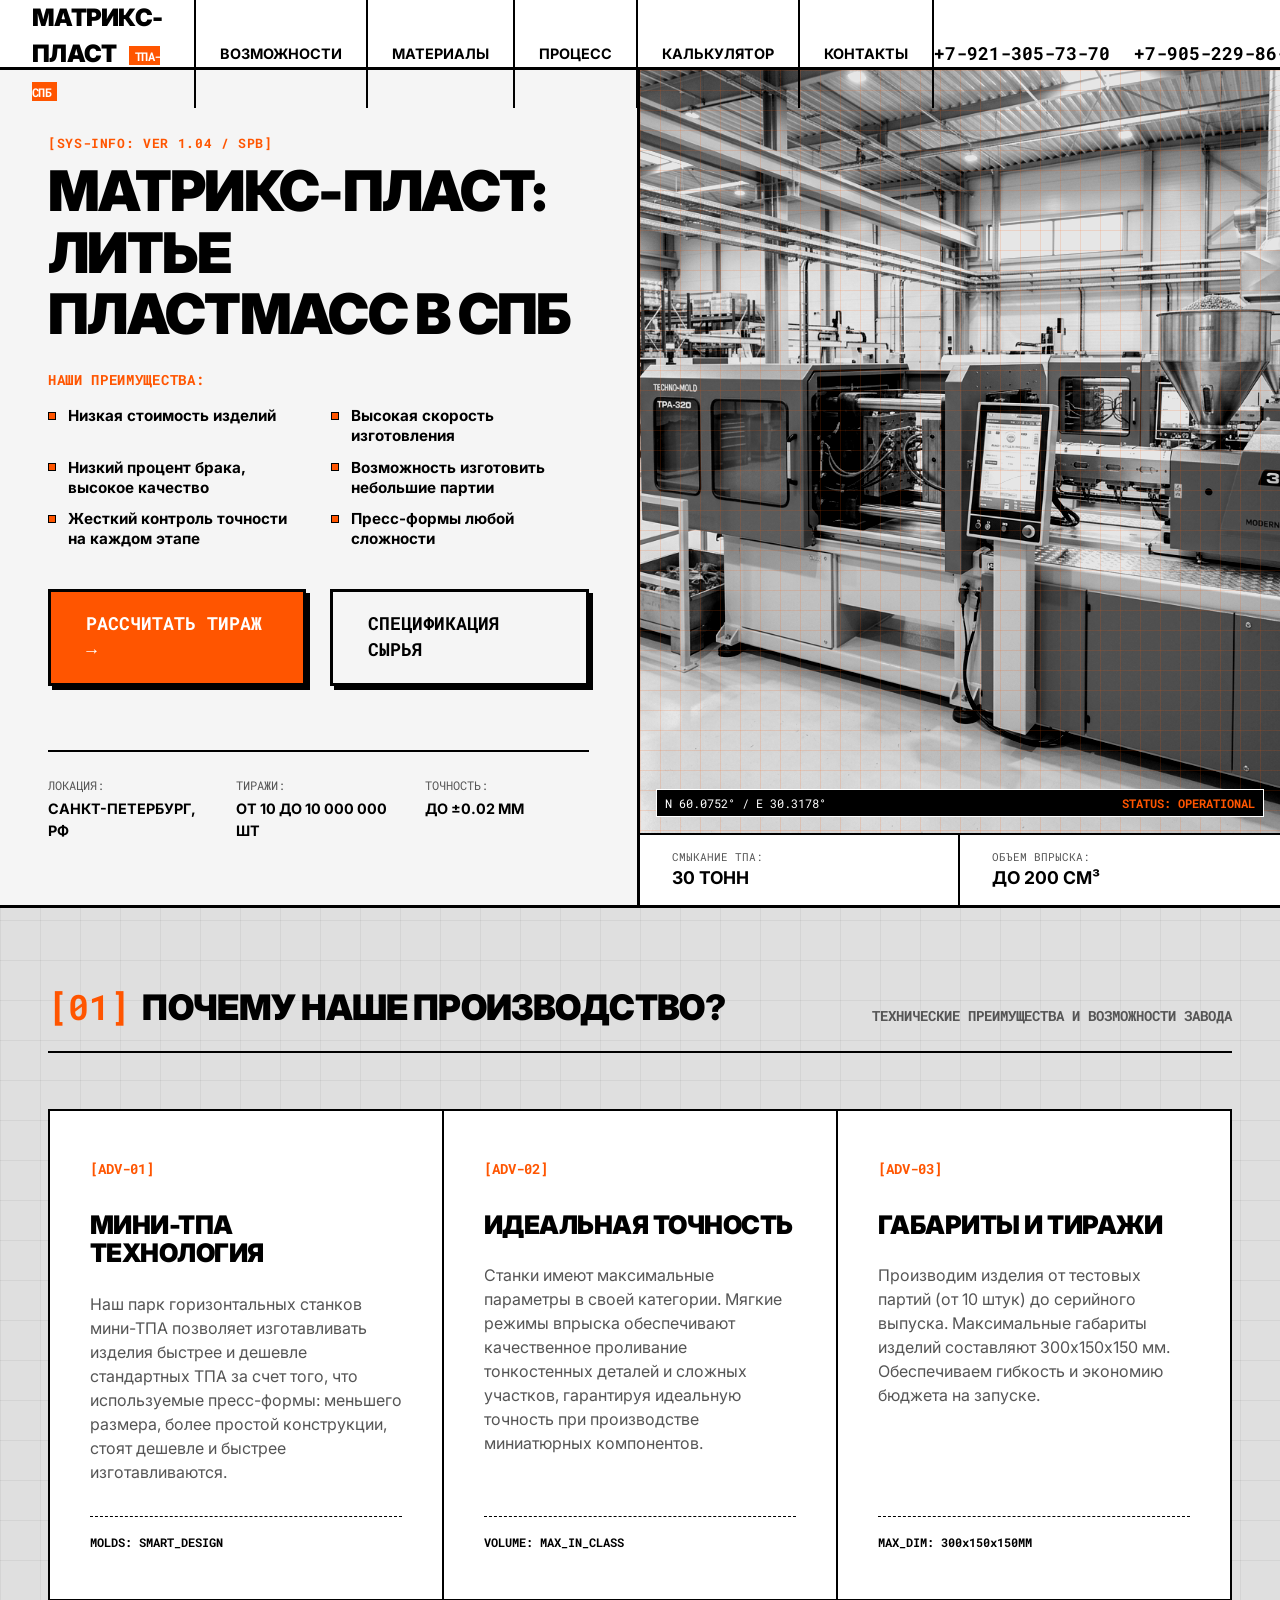
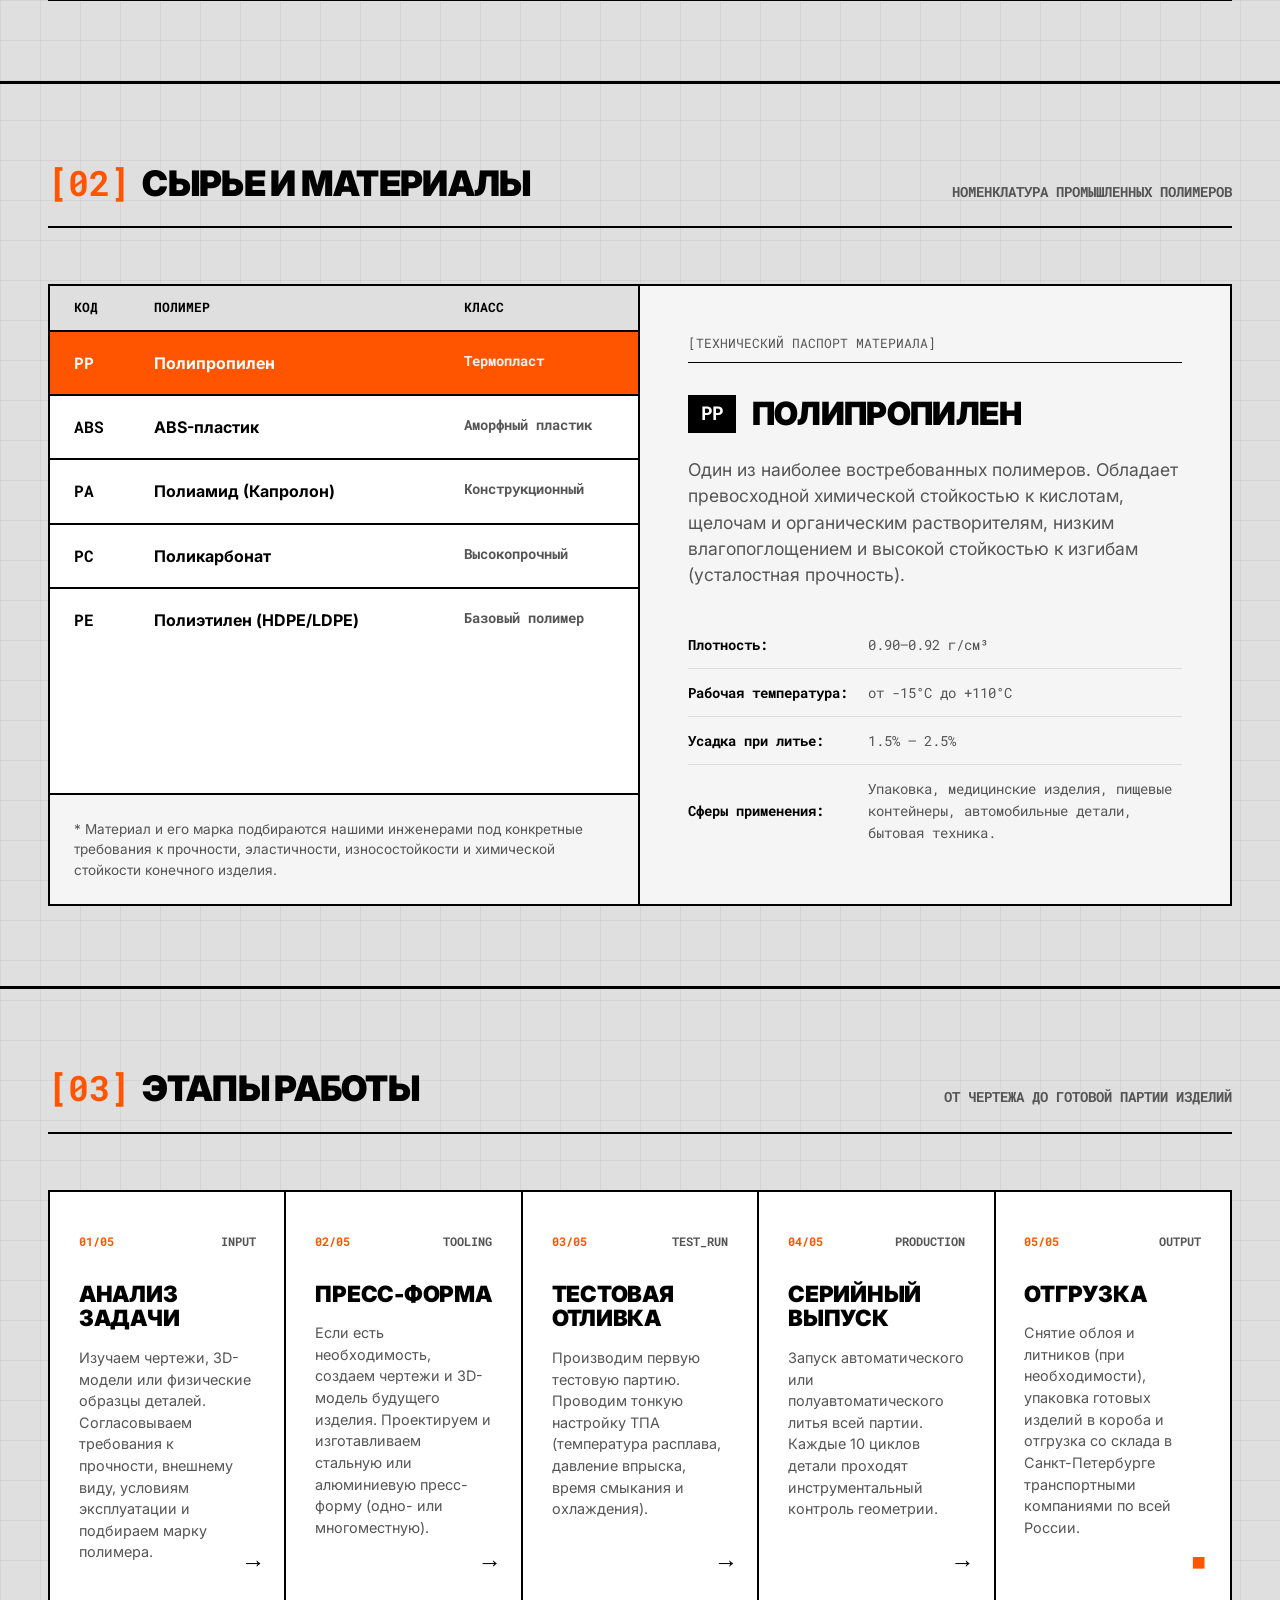
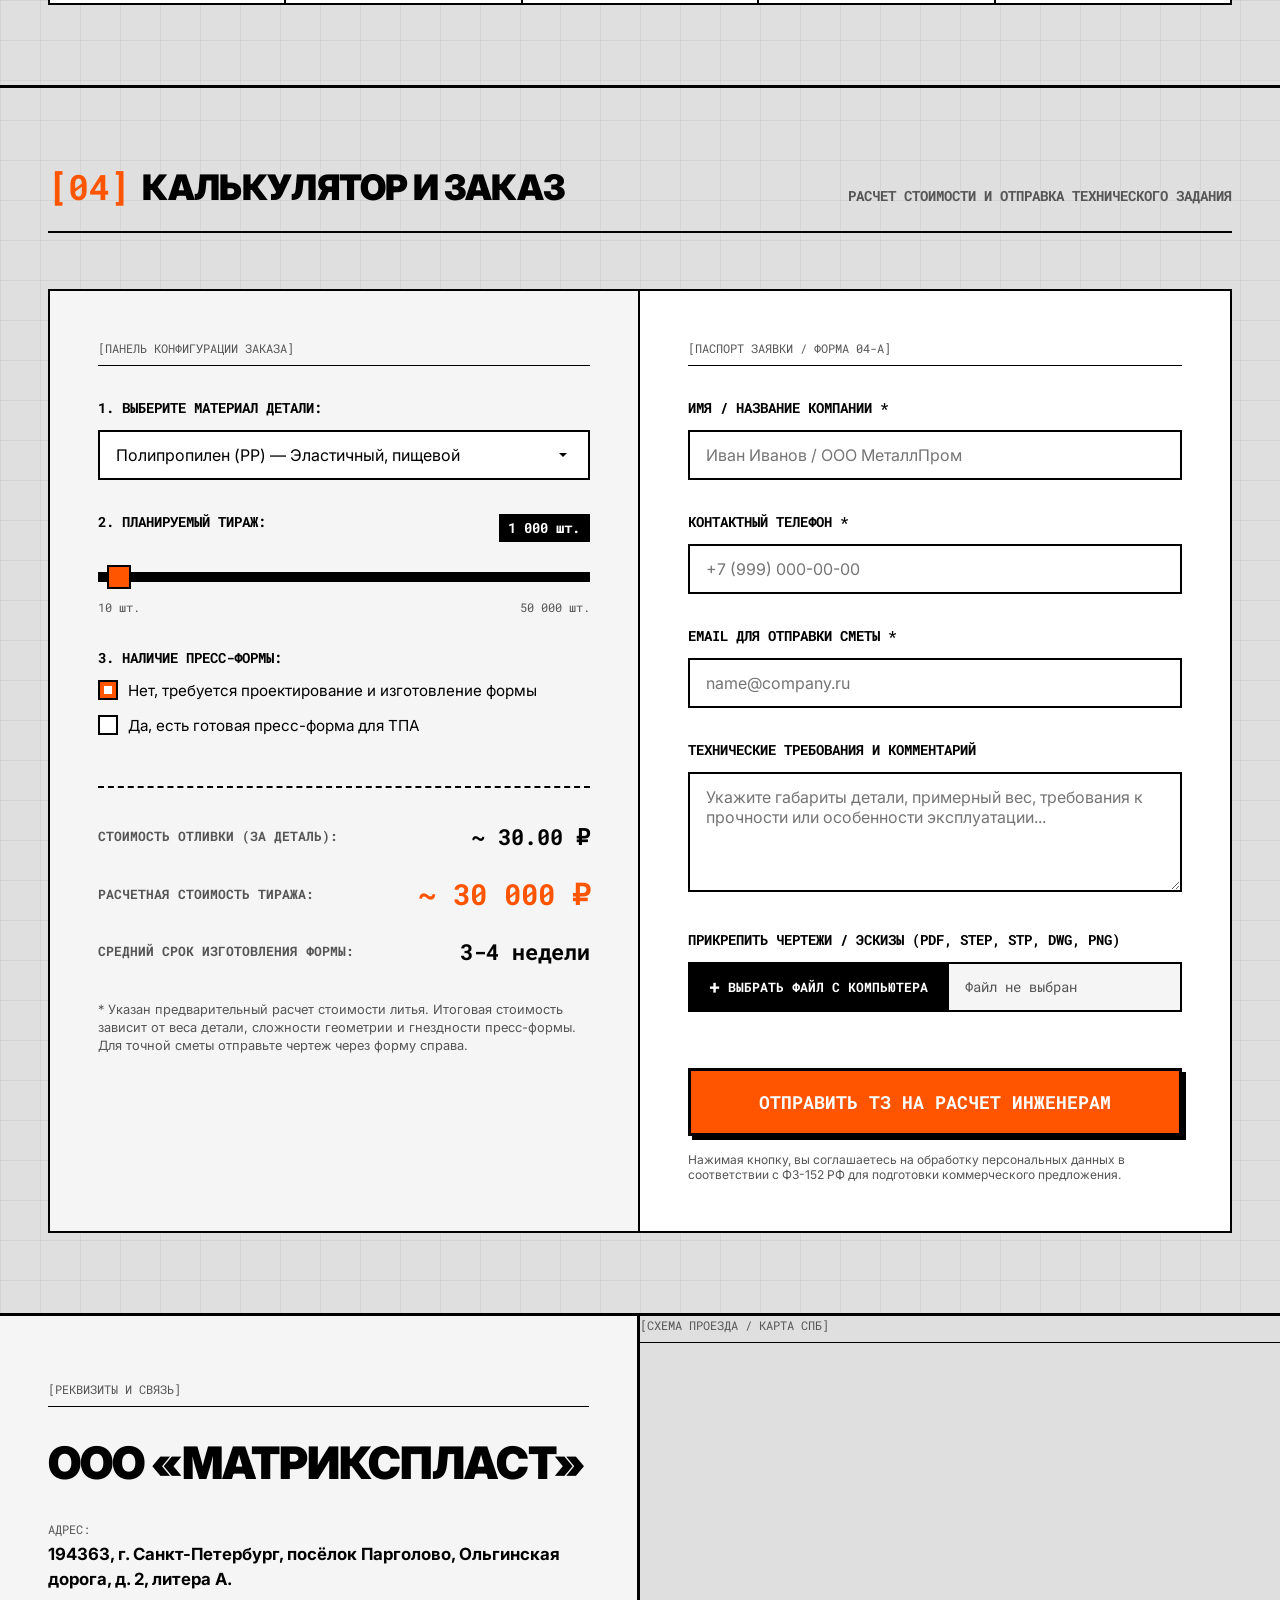
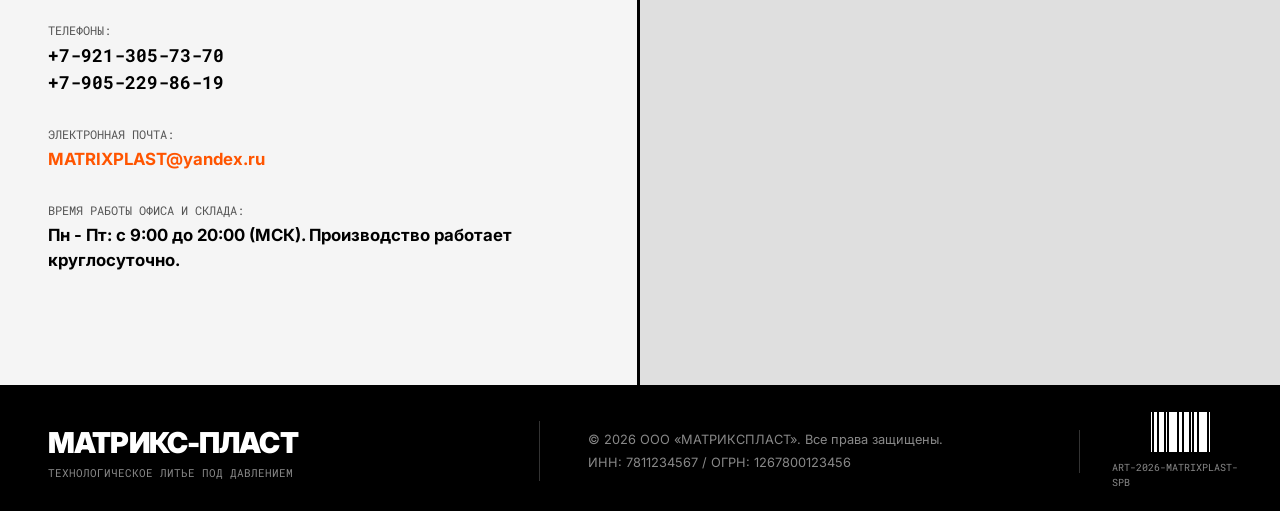
==== index.html @ fda07553 "Телефоны" ====
<!DOCTYPE html>
<html lang="ru">

<head>
    <meta charset="UTF-8">
    <meta name="viewport" content="width=device-width, initial-scale=1.0">
    <title>МАТРИКС-ПЛАСТ — Литье пластмасс под давлением в Санкт-Петербурге</title>
    <meta name="description"
        content="Завод литья пластмасс под давлением МАТРИКС-ПЛАСТ в Санкт-Петербурге. Производство изделий из пластика на заказ партиями от 10 штук до серийных тиражей. Полный цикл.">

    <!-- Google Fonts -->
    <link rel="preconnect" href="https://fonts.googleapis.com">
    <link rel="preconnect" href="https://fonts.gstatic.com" crossorigin>
    <link
        href="https://fonts.googleapis.com/css2?family=Inter:wght@400;700;900&family=Roboto+Mono:wght@400;700&display=swap"
        rel="stylesheet">

    <!-- Favicon -->
    <link rel="icon" type="image/svg+xml" href="images/favicon.svg">

    <!-- Stylesheet -->
    <link rel="stylesheet" href="style.css">
</head>

<body>
    <!-- Декоративная бруталистическая сетка-подложка для фона (координаты) -->
    <div class="coordinate-grid"></div>

    <!-- HEADER -->
    <header class="header">
        <div class="header-logo">
            <a href="#">МАТРИКС-ПЛАСТ <span class="logo-badge">ТПА-СПБ</span></a>
        </div>
        <nav class="header-nav">
            <a href="#advantages" class="nav-link">Возможности</a>
            <a href="#materials" class="nav-link">Материалы</a>
            <a href="#process" class="nav-link">Процесс</a>
            <a href="#calculator" class="nav-link">Калькулятор</a>
            <a href="#contacts" class="nav-link">Контакты</a>
        </nav>
        <div class="header-contact">
            <a href="tel:+79213057370" class="phone-link">+7-921-305-73-70</a>
            <a href="tel:+79052298619" class="phone-link">+7-905-229-86-19</a>
            <a href="#calculator" class="btn btn-header btn-accent">РАССЧИТАТЬ ТИРАЖ</a>
        </div>
    </header>

    <main>
        <!-- HERO SECTION -->
        <section class="hero-section">
            <div class="hero-grid">
                <div class="hero-info-cell">
                    <div class="tech-tag">[SYS-INFO: VER 1.04 / SPB]</div>
                    <h1 class="hero-title">
                        МАТРИКС-ПЛАСТ:<br>ЛИТЬЕ ПЛАСТМАСС В СПБ
                    </h1>
                    <div class="hero-advantages-list">
                        <div class="hero-adv-title">Наши преимущества:</div>
                        <ul>
                            <li>Низкая стоимость изделий</li>
                            <li>Высокая скорость изготовления</li>
                            <li>Низкий процент брака, высокое качество</li>
                            <li>Возможность изготовить небольшие партии</li>
                            <li>Жесткий контроль точности на каждом этапе</li>
                            <li>Пресс-формы любой сложности</li>
                        </ul>
                    </div>
                    <div class="hero-actions">
                        <a href="#calculator" class="btn btn-large btn-accent">РАССЧИТАТЬ ТИРАЖ →</a>
                        <a href="#materials" class="btn btn-large btn-outline">СПЕЦИФИКАЦИЯ СЫРЬЯ</a>
                    </div>
                    <div class="hero-metadata">
                        <div class="meta-item">
                            <span class="meta-label">ЛОКАЦИЯ:</span>
                            <span class="meta-val">САНКТ-ПЕТЕРБУРГ, РФ</span>
                        </div>
                        <div class="meta-item">
                            <span class="meta-label">ТИРАЖИ:</span>
                            <span class="meta-val">ОТ 10 ДО 10 000 000 ШТ</span>
                        </div>
                        <div class="meta-item">
                            <span class="meta-label">ТОЧНОСТЬ:</span>
                            <span class="meta-val">ДО ±0.02 ММ</span>
                        </div>
                    </div>
                </div>

                <div class="hero-visual-cell">
                    <div class="image-wrapper">
                        <img src="images/tpa_modern.png" 
                            alt="Современный горизонтальный термопластавтомат (ТПА) Techno-Mold TPA-320 в цеху МАТРИКС-ПЛАСТ"
                            title="Современный термопластавтомат (ТПА) Techno-Mold TPA-320. Усилие смыкания 320 тонн. Предназначен для серийного литья пластмасс под давлением."
                            class="hero-img">
                        <div class="image-overlay"></div>
                        <div class="visual-decor">
                            <span class="decor-coord">N 60.0752° / E 30.3178°</span>
                            <span class="decor-status">STATUS: OPERATIONAL</span>
                        </div>
                    </div>
                    <div class="tech-spec-bar">
                        <div class="spec-bar-item">
                            <span class="spec-lbl">СМЫКАНИЕ ТПА:</span>
                            <span class="spec-val">30 ТОНН</span>
                        </div>
                        <div class="spec-bar-item">
                            <span class="spec-lbl">ОБЪЕМ ВПРЫСКА:</span>
                            <span class="spec-val">ДО 200 СМ³</span>
                        </div>
                    </div>
                </div>
            </div>
        </section>

        <!-- ADVANTAGES SECTION -->
        <section id="advantages" class="section advantages-section">
            <div class="section-header">
                <h2 class="section-title"><span class="title-num">[01]</span> ПОЧЕМУ НАШЕ ПРОИЗВОДСТВО?</h2>
                <div class="section-subtitle">ТЕХНИЧЕСКИЕ ПРЕИМУЩЕСТВА И ВОЗМОЖНОСТИ ЗАВОДА</div>
            </div>

            <div class="advantages-grid">
                <div class="advantage-card">
                    <div class="card-num">[ADV-01]</div>
                    <h3 class="card-title">МИНИ-ТПА ТЕХНОЛОГИЯ</h3>
                    <p class="card-text">
                        Наш парк горизонтальных станков мини-ТПА позволяет изготавливать изделия быстрее и дешевле стандартных ТПА за счет того, что используемые пресс-формы: меньшего размера, более простой конструкции, стоят дешевле и быстрее изготавливаются.
                    </p>
                    <div class="card-footer">
                        <span class="card-tag">MOLDS: SMART_DESIGN</span>
                    </div>
                </div>

                <div class="advantage-card">
                    <div class="card-num">[ADV-02]</div>
                    <h3 class="card-title">ИДЕАЛЬНАЯ ТОЧНОСТЬ</h3>
                    <p class="card-text">
                        Станки имеют максимальные параметры в своей категории. Мягкие режимы впрыска обеспечивают качественное проливание тонкостенных деталей и сложных участков, гарантируя идеальную точность при производстве миниатюрных компонентов.
                    </p>
                    <div class="card-footer">
                        <span class="card-tag">VOLUME: MAX_IN_CLASS</span>
                    </div>
                </div>

                <div class="advantage-card">
                    <div class="card-num">[ADV-03]</div>
                    <h3 class="card-title">ГАБАРИТЫ И ТИРАЖИ</h3>
                    <p class="card-text">
                        Производим изделия от тестовых партий (от 10 штук) до серийного выпуска. Максимальные габариты изделий составляют 300х150х150 мм. Обеспечиваем гибкость и экономию бюджета на запуске.
                    </p>
                    <div class="card-footer">
                        <span class="card-tag">MAX_DIM: 300x150x150MM</span>
                    </div>
                </div>
            </div>
        </section>

        <!-- MATERIALS SECTION -->
        <section id="materials" class="section materials-section">
            <div class="section-header">
                <h2 class="section-title"><span class="title-num">[02]</span> СЫРЬЕ И МАТЕРИАЛЫ</h2>
                <div class="section-subtitle">НОМЕНКЛАТУРА ПРОМЫШЛЕННЫХ ПОЛИМЕРОВ</div>
            </div>

            <div class="materials-grid">
                <div class="materials-list-cell">
                    <div class="tech-table-header">
                        <div class="th">КОД</div>
                        <div class="th">ПОЛИМЕР</div>
                        <div class="th">КЛАСС</div>
                    </div>
                    <div class="materials-list">
                        <div class="material-item active" data-target="pp">
                            <span class="m-code">PP</span>
                            <span class="m-name">Полипропилен</span>
                            <span class="m-class">Термопласт</span>
                        </div>
                        <div class="material-item" data-target="abs">
                            <span class="m-code">ABS</span>
                            <span class="m-name">ABS-пластик</span>
                            <span class="m-class">Аморфный пластик</span>
                        </div>
                        <div class="material-item" data-target="pa">
                            <span class="m-code">PA</span>
                            <span class="m-name">Полиамид (Капролон)</span>
                            <span class="m-class">Конструкционный</span>
                        </div>
                        <div class="material-item" data-target="pc">
                            <span class="m-code">PC</span>
                            <span class="m-name">Поликарбонат</span>
                            <span class="m-class">Высокопрочный</span>
                        </div>
                        <div class="material-item" data-target="pe">
                            <span class="m-code">PE</span>
                            <span class="m-name">Полиэтилен (HDPE/LDPE)</span>
                            <span class="m-class">Базовый полимер</span>
                        </div>
                    </div>
                    <div class="materials-note">
                        * Материал и его марка подбираются нашими инженерами под конкретные требования к прочности,
                        эластичности, износостойкости и химической стойкости конечного изделия.
                    </div>
                </div>

                <div class="materials-detail-cell">
                    <div class="detail-header">[ТЕХНИЧЕСКИЙ ПАСПОРТ МАТЕРИАЛА]</div>

                    <div class="material-details" id="detail-pp">
                        <div class="detail-title-row">
                            <span class="detail-badge">PP</span>
                            <h3 class="detail-title">ПОЛИПРОПИЛЕН</h3>
                        </div>
                        <p class="detail-desc">
                            Один из наиболее востребованных полимеров. Обладает превосходной химической стойкостью к
                            кислотам, щелочам и органическим растворителям, низким влагопоглощением и высокой стойкостью
                            к изгибам (усталостная прочность).
                        </p>
                        <table class="detail-table">
                            <tr>
                                <td>Плотность:</td>
                                <td>0.90–0.92 г/см³</td>
                            </tr>
                            <tr>
                                <td>Рабочая температура:</td>
                                <td>от -15°C до +110°C</td>
                            </tr>
                            <tr>
                                <td>Усадка при литье:</td>
                                <td>1.5% – 2.5%</td>
                            </tr>
                            <tr>
                                <td>Сферы применения:</td>
                                <td>Упаковка, медицинские изделия, пищевые контейнеры, автомобильные детали, бытовая
                                    техника.</td>
                            </tr>
                        </table>
                    </div>

                    <div class="material-details hidden" id="detail-abs">
                        <div class="detail-title-row">
                            <span class="detail-badge">ABS</span>
                            <h3 class="detail-title">ABS-ПЛАСТИК</h3>
                        </div>
                        <p class="detail-desc">
                            Ударопрочная техническая термопластическая смола. Отличается высокой жесткостью,
                            механической прочностью, стойкостью к смазочным маслам и отличным качеством получаемой
                            глянцевой или матовой поверхности.
                        </p>
                        <table class="detail-table">
                            <tr>
                                <td>Плотность:</td>
                                <td>1.03–1.08 г/см³</td>
                            </tr>
                            <tr>
                                <td>Рабочая температура:</td>
                                <td>от -40°C до +90°C</td>
                            </tr>
                            <tr>
                                <td>Усадка при литье:</td>
                                <td>0.4% – 0.7%</td>
                            </tr>
                            <tr>
                                <td>Сферы применения:</td>
                                <td>Корпуса электроники, детали приборов, игрушки, автомобильный пластик, спортивный
                                    инвентарь.</td>
                            </tr>
                        </table>
                    </div>

                    <div class="material-details hidden" id="detail-pa">
                        <div class="detail-title-row">
                            <span class="detail-badge">PA</span>
                            <h3 class="detail-title">ПОЛИАМИД (PA6/PA66)</h3>
                        </div>
                        <p class="detail-desc">
                            Конструкционный полимер с высокой износостойкостью, прочностью и отличными антифрикционными
                            (самосмазывающимися) свойствами. Часто армируется стекловолокном для повышения жесткости.
                        </p>
                        <table class="detail-table">
                            <tr>
                                <td>Плотность:</td>
                                <td>1.12–1.15 г/см³</td>
                            </tr>
                            <tr>
                                <td>Рабочая температура:</td>
                                <td>от -40°C до +120°C (краткосрочно до +180°C)</td>
                            </tr>
                            <tr>
                                <td>Усадка при литье:</td>
                                <td>1.0% – 2.0% (ненаполненный)</td>
                            </tr>
                            <tr>
                                <td>Сферы применения:</td>
                                <td>Шестерни, подшипники скольжения, ролики, резьбовые соединения, корпуса
                                    электроинструмента.</td>
                            </tr>
                        </table>
                    </div>

                    <div class="material-details hidden" id="detail-pc">
                        <div class="detail-title-row">
                            <span class="detail-badge">PC</span>
                            <h3 class="detail-title">ПОЛИКАРБОНАТ</h3>
                        </div>
                        <p class="detail-desc">
                            Аморфный конструкционный пластик с экстремально высокой ударной вязкостью, жесткостью и
                            оптической прозрачностью. Сохраняет свои свойства в широком диапазоне температур.
                        </p>
                        <table class="detail-table">
                            <tr>
                                <td>Плотность:</td>
                                <td>1.20–1.22 г/см³</td>
                            </tr>
                            <tr>
                                <td>Рабочая температура:</td>
                                <td>от -100°C до +135°C</td>
                            </tr>
                            <tr>
                                <td>Усадка при литье:</td>
                                <td>0.5% – 0.7%</td>
                            </tr>
                            <tr>
                                <td>Сферы применения:</td>
                                <td>Светотехнические изделия, линзы, защитные экраны, корпуса медицинских приборов,
                                    высокопрочные детали.</td>
                            </tr>
                        </table>
                    </div>

                    <div class="material-details hidden" id="detail-pe">
                        <div class="detail-title-row">
                            <span class="detail-badge">PE</span>
                            <h3 class="detail-title">ПОЛИЭТИЛЕН (HDPE/LDPE)</h3>
                        </div>
                        <p class="detail-desc">
                            Универсальный пластик с высокой эластичностью, ударной вязкостью (даже на морозе),
                            химической стойкостью к кислотам и щелочам, и великолепными диэлектрическими свойствами.
                        </p>
                        <table class="detail-table">
                            <tr>
                                <td>Плотность:</td>
                                <td>0.91–0.96 г/см³</td>
                            </tr>
                            <tr>
                                <td>Рабочая температура:</td>
                                <td>от -50°C до +80°C</td>
                            </tr>
                            <tr>
                                <td>Усадка при литье:</td>
                                <td>1.5% – 3.0%</td>
                            </tr>
                            <tr>
                                <td>Сферы применения:</td>
                                <td>Крышки, заглушки, емкости, фитинги трубопроводов, хозтовары, изоляция.</td>
                            </tr>
                        </table>
                    </div>
                </div>
            </div>
        </section>

        <!-- PROCESS SECTION -->
        <section id="process" class="section process-section">
            <div class="section-header">
                <h2 class="section-title"><span class="title-num">[03]</span> ЭТАПЫ РАБОТЫ</h2>
                <div class="section-subtitle">ОТ ЧЕРТЕЖА ДО ГОТОВОЙ ПАРТИИ ИЗДЕЛИЙ</div>
            </div>

            <div class="process-steps">
                <div class="process-step">
                    <div class="step-header">
                        <span class="step-index">01/05</span>
                        <span class="step-status">INPUT</span>
                    </div>
                    <div class="step-body">
                        <h3 class="step-title">АНАЛИЗ ЗАДАЧИ</h3>
                        <p class="step-desc">
                            Изучаем чертежи, 3D-модели или физические образцы деталей. Согласовываем требования к прочности, внешнему виду, условиям эксплуатации и подбираем марку полимера.
                        </p>
                    </div>
                    <div class="step-arrow">→</div>
                </div>

                <div class="process-step">
                    <div class="step-header">
                        <span class="step-index">02/05</span>
                        <span class="step-status">TOOLING</span>
                    </div>
                    <div class="step-body">
                        <h3 class="step-title">ПРЕСС-ФОРМА</h3>
                        <p class="step-desc">
                            Если есть необходимость, создаем чертежи и 3D-модель будущего изделия. Проектируем и изготавливаем стальную или алюминиевую пресс-форму (одно- или многоместную).
                        </p>
                    </div>
                    <div class="step-arrow">→</div>
                </div>

                <div class="process-step">
                    <div class="step-header">
                        <span class="step-index">03/05</span>
                        <span class="step-status">TEST_RUN</span>
                    </div>
                    <div class="step-body">
                        <h3 class="step-title">ТЕСТОВАЯ ОТЛИВКА</h3>
                        <p class="step-desc">
                            Производим первую тестовую партию. Проводим тонкую настройку ТПА (температура расплава,
                            давление впрыска, время смыкания и охлаждения).
                        </p>
                    </div>
                    <div class="step-arrow">→</div>
                </div>

                <div class="process-step">
                    <div class="step-header">
                        <span class="step-index">04/05</span>
                        <span class="step-status">PRODUCTION</span>
                    </div>
                    <div class="step-body">
                        <h3 class="step-title">СЕРИЙНЫЙ ВЫПУСК</h3>
                        <p class="step-desc">
                            Запуск автоматического или полуавтоматического литья всей партии. Каждые 10 циклов детали проходят инструментальный контроль геометрии.
                        </p>
                    </div>
                    <div class="step-arrow">→</div>
                </div>

                <div class="process-step">
                    <div class="step-header">
                        <span class="step-index">05/05</span>
                        <span class="step-status">OUTPUT</span>
                    </div>
                    <div class="step-body">
                        <h3 class="step-title">ОТГРУЗКА</h3>
                        <p class="step-desc">
                            Снятие облоя и литников (при необходимости), упаковка готовых изделий в короба и отгрузка со
                            склада в Санкт-Петербурге транспортными компаниями по всей России.
                        </p>
                    </div>
                    <div class="step-arrow finish">■</div>
                </div>
            </div>
        </section>

        <!-- CALCULATOR & CTA SECTION -->
        <section id="calculator" class="section calculator-section">
            <div class="section-header">
                <h2 class="section-title"><span class="title-num">[04]</span> КАЛЬКУЛЯТОР И ЗАКАЗ</h2>
                <div class="section-subtitle">РАСЧЕТ СТОИМОСТИ И ОТПРАВКА ТЕХНИЧЕСКОГО ЗАДАНИЯ</div>
            </div>

            <div class="calculator-grid">
                <!-- Калькулятор -->
                <div class="calc-configurator-cell">
                    <div class="cell-label">[ПАНЕЛЬ КОНФИГУРАЦИИ ЗАКАЗА]</div>

                    <div class="form-group">
                        <label class="form-label" for="calc-material">1. ВЫБЕРИТЕ МАТЕРИАЛ ДЕТАЛИ:</label>
                        <select id="calc-material" class="form-control">
                            <option value="pp" data-factor="1.0">Полипропилен (PP) — Эластичный, пищевой</option>
                            <option value="abs" data-factor="1.4">ABS-пластик — Прочный, под корпуса</option>
                            <option value="pa" data-factor="1.8">Полиамид (PA) — Сверхпрочный, конструкционный</option>
                            <option value="pc" data-factor="2.2">Поликарбонат (PC) — Прозрачный, термостойкий</option>
                            <option value="pe" data-factor="1.1">Полиэтилен (PE) — Химически стойкий</option>
                        </select>
                    </div>

                    <div class="form-group">
                        <div class="slider-label-row">
                            <label class="form-label">2. ПЛАНИРУЕМЫЙ ТИРАЖ:</label>
                            <span class="slider-value" id="qty-display">1 000 шт.</span>
                        </div>
                        <input type="range" id="calc-qty" min="10" max="50000" step="10" value="1000"
                            class="slider-control">
                        <div class="slider-bounds">
                            <span>10 шт.</span>
                            <span>50 000 шт.</span>
                        </div>
                    </div>

                    <div class="form-group">
                        <label class="form-label">3. НАЛИЧИЕ ПРЕСС-ФОРМЫ:</label>
                        <div class="radio-group">
                            <label class="radio-container">
                                <input type="radio" name="mold" value="no" checked>
                                <span class="radio-custom"></span>
                                Нет, требуется проектирование и изготовление формы
                            </label>
                            <label class="radio-container">
                                <input type="radio" name="mold" value="yes">
                                <span class="radio-custom"></span>
                                Да, есть готовая пресс-форма для ТПА
                            </label>
                        </div>
                    </div>

                    <div class="calc-results-block">
                        <div class="result-row">
                            <span class="res-label">СТОИМОСТЬ ОТЛИВКИ (ЗА ДЕТАЛЬ):</span>
                            <span class="res-value" id="price-per-pcs">~ 25.00 ₽</span>
                        </div>
                        <div class="result-row">
                            <span class="res-label">РАСЧЕТНАЯ СТОИМОСТЬ ТИРАЖА:</span>
                            <span class="res-value" id="price-total">~ 25 000 ₽</span>
                        </div>
                        <div class="result-row mold-row">
                            <span class="res-label">СРЕДНИЙ СРОК ИЗГОТОВЛЕНИЯ ФОРМЫ:</span>
                            <span class="res-value" id="mold-leadtime">3-4 недели</span>
                        </div>
                        <div class="calc-disclaimer">
                            * Указан предварительный расчет стоимости литья. Итоговая стоимость зависит от веса детали,
                            сложности геометрии и гнездности пресс-формы. Для точной сметы отправьте чертеж через форму
                            справа.
                        </div>
                    </div>
                </div>

                <!-- Форма отправки -->
                <div class="calc-form-cell">
                    <div class="cell-label">[ПАСПОРТ ЗАЯВКИ / ФОРМА 04-А]</div>

                    <form id="lead-form" class="cta-form">
                        <div class="form-group">
                            <label class="form-label" for="client-name">ИМЯ / НАЗВАНИЕ КОМПАНИИ *</label>
                            <input type="text" id="client-name" required placeholder="Иван Иванов / ООО МеталлПром"
                                class="form-control text-input">
                        </div>

                        <div class="form-group">
                            <label class="form-label" for="client-phone">КОНТАКТНЫЙ ТЕЛЕФОН *</label>
                            <input type="tel" id="client-phone" required placeholder="+7 (999) 000-00-00"
                                class="form-control text-input">
                        </div>

                        <div class="form-group">
                            <label class="form-label" for="client-email">EMAIL ДЛЯ ОТПРАВКИ СМЕТЫ *</label>
                            <input type="email" id="client-email" required placeholder="name@company.ru"
                                class="form-control text-input">
                        </div>

                        <div class="form-group">
                            <label class="form-label" for="client-message">ТЕХНИЧЕСКИЕ ТРЕБОВАНИЯ И КОММЕНТАРИЙ</label>
                            <textarea id="client-message"
                                placeholder="Укажите габариты детали, примерный вес, требования к прочности или особенности эксплуатации..."
                                class="form-control text-input textarea-control"></textarea>
                        </div>

                        <div class="form-group">
                            <label class="form-label">ПРИКРЕПИТЬ ЧЕРТЕЖИ / ЭСКИЗЫ (PDF, STEP, STP, DWG, PNG)</label>
                            <div class="file-upload-wrapper">
                                <input type="file" id="client-file" class="file-input">
                                <div class="file-upload-btn">
                                    <span class="file-upload-icon">+</span>
                                    <span class="file-upload-text">ВЫБРАТЬ ФАЙЛ С КОМПЬЮТЕРА</span>
                                </div>
                                <span class="file-name-display" id="file-name-display">Файл не выбран</span>
                            </div>
                        </div>

                        <button type="submit" class="btn btn-large btn-accent btn-block btn-submit">
                            ОТПРАВИТЬ ТЗ НА РАСЧЕТ ИНЖЕНЕРАМ
                        </button>

                        <div class="form-consent">
                            Нажимая кнопку, вы соглашаетесь на обработку персональных данных в соответствии с ФЗ-152 РФ
                            для подготовки коммерческого предложения.
                        </div>
                    </form>
                </div>
            </div>
        </section>

        <!-- CONTACTS & MAP SECTION -->
        <section id="contacts" class="section contacts-section">
            <div class="contacts-grid">
                <div class="contacts-info-cell">
                    <div class="cell-label">[РЕКВИЗИТЫ И СВЯЗЬ]</div>

                    <h2 class="contacts-title">ООО «МАТРИКСПЛАСТ»</h2>

                    <div class="contacts-list">
                        <div class="contact-item">
                            <span class="c-label">АДРЕС:</span>
                            <span class="c-val">194363, г. Санкт-Петербург, посёлок Парголово, Ольгинская дорога, д. 2, литера А.</span>
                        </div>
                        <div class="contact-item">
                            <span class="c-label">ТЕЛЕФОНЫ:</span>
                            <span class="c-val">
                                <a href="tel:+79213057370" class="phone-link">+7-921-305-73-70</a><br>
                                <a href="tel:+79052298619" class="phone-link">+7-905-229-86-19</a>
                            </span>
                        </div>
                        <div class="contact-item">
                            <span class="c-label">ЭЛЕКТРОННАЯ ПОЧТА:</span>
                            <span class="c-val"><a href="mailto:MATRIXPLAST@yandex.ru"
                                    class="mail-link">MATRIXPLAST@yandex.ru</a></span>
                        </div>
                        <div class="contact-item">
                            <span class="c-label">ВРЕМЯ РАБОТЫ ОФИСА И СКЛАДА:</span>
                            <span class="c-val">Пн - Пт: с 9:00 до 20:00 (МСК). Производство работает круглосуточно.</span>
                        </div>
                    </div>
                </div>

                <div class="contacts-map-cell">
                    <div class="cell-label">[СХЕМА ПРОЕЗДА / КАРТА СПБ]</div>
                    <div class="map-wrapper">
                        <!-- Яндекс Карта в iframe с брутальным монохромным фильтром -->
                        <iframe
                            src="https://yandex.ru/map-widget/v1/?text=194363%2C%20%D0%B3.%20%D0%A1%D0%B0%D0%BD%D0%BA%D1%82-%D0%9F%D0%B5%D1%82%D0%B5%D1%80%D0%B1%D1%83%D1%80%D0%B3%2C%20%D0%BF%D0%BE%D1%81%D1%91%D0%BB%D0%BE%D0%BA%20%D0%9F%D0%B0%D1%80%D0%B3%D0%BE%D0%BB%D0%BE%D0%B2%D0%BE%2C%20%D0%9E%D0%BB%D1%8C%D0%B3%D0%B8%D0%BD%D1%81%D0%BA%D0%B0%D1%8F%20%D0%B4%D0%BE%D1%80%D0%BE%D0%B3%D0%B0%2C%20%D0%B4.%202%2C%20%D0%BB%D0%B8%D1%82%D0%B5%D1%80%D0%B0%20%D0%90&amp;ll=30.3178%2C60.0752&amp;z=16"
                            width="100%" height="100%" frameborder="0"></iframe>
                    </div>
                </div>
            </div>
        </section>
    </main>

    <!-- FOOTER -->
    <footer class="footer">
        <div class="footer-grid">
            <div class="footer-logo-cell">
                <span class="footer-logo">МАТРИКС-ПЛАСТ</span>
                <span class="footer-tagline">ТЕХНОЛОГИЧЕСКОЕ ЛИТЬЕ ПОД ДАВЛЕНИЕМ</span>
            </div>
            <div class="footer-legal-cell">
                <span>© 2026 ООО «МАТРИКСПЛАСТ». Все права защищены.</span>
                <span>ИНН: 7811234567 / ОГРН: 1267800123456</span>
            </div>
            <div class="footer-barcode-cell">
                <!-- Бруталистический штрих-код из линий разной толщины -->
                <div class="barcode">
                    <div class="bar bar-1"></div>
                    <div class="bar bar-2"></div>
                    <div class="bar bar-3"></div>
                    <div class="bar bar-1"></div>
                    <div class="bar bar-4"></div>
                    <div class="bar bar-2"></div>
                    <div class="bar bar-3"></div>
                    <div class="bar bar-1"></div>
                    <div class="bar bar-2"></div>
                    <div class="bar bar-4"></div>
                    <div class="bar bar-1"></div>
                </div>
                <span class="barcode-num">ART-2026-MATRIXPLAST-SPB</span>
            </div>
        </div>
    </footer>

    <!-- POPUP SUCCESS MODAL -->
    <div class="modal-overlay" id="success-modal">
        <div class="modal-content">
            <div class="modal-header">
                <span class="modal-title">[ЗАПРОС ЗАРЕГИСТРИРОВАН]</span>
                <button class="modal-close-btn" id="modal-close">✕</button>
            </div>
            <div class="modal-body">
                <p>Ваша заявка успешно отправлена в инженерно-технический отдел завода МАТРИКС-ПЛАСТ.</p>
                <div class="modal-tech-info">
                    ID ЗАПРОСА: <span id="request-id">MP-XXXXXX</span><br>
                    СТАТУС: В ОБРАБОТКЕ<br>
                    ПРИОРИТЕТ: ВЫСОКИЙ
                </div>
                <p>Наш инженер свяжется с вами в течение 1 часа для уточнения деталей и согласования стоимости.</p>
                <button class="btn btn-accent btn-large" id="modal-ok-btn">ПОНЯТНО</button>
            </div>
        </div>
    </div>

    <!-- JavaScript для калькулятора и переключения материалов -->
    <script>
        document.addEventListener('DOMContentLoaded', () => {
            // Переключение вкладок материалов
            const matItems = document.querySelectorAll('.material-item');
            const details = document.querySelectorAll('.material-details');

            matItems.forEach(item => {
                item.addEventListener('click', () => {
                    matItems.forEach(i => i.classList.remove('active'));
                    details.forEach(d => d.classList.add('hidden'));

                    item.classList.add('active');
                    const target = item.getAttribute('data-target');
                    document.getElementById(`detail-${target}`).classList.remove('hidden');
                });
            });

            // Калькулятор
            const materialSelect = document.getElementById('calc-material');
            const qtyInput = document.getElementById('calc-qty');
            const qtyDisplay = document.getElementById('qty-display');
            const moldRadios = document.getElementsByName('mold');

            const pricePerPcsVal = document.getElementById('price-per-pcs');
            const priceTotalVal = document.getElementById('price-total');
            const moldRow = document.querySelector('.mold-row');
            const moldLeadtime = document.getElementById('mold-leadtime');

            function formatPrice(val) {
                return new Intl.NumberFormat('ru-RU', { style: 'currency', currency: 'RUB', maximumFractionDigits: 2 }).format(val);
            }

            function recalculate() {
                const qty = parseInt(qtyInput.value, 10);
                qtyDisplay.textContent = new Intl.NumberFormat('ru-RU').format(qty) + ' шт.';

                const selectedOption = materialSelect.options[materialSelect.selectedIndex];
                const materialFactor = parseFloat(selectedOption.getAttribute('data-factor'));

                let hasMold = false;
                for (const radio of moldRadios) {
                    if (radio.checked && radio.value === 'yes') {
                        hasMold = true;
                    }
                }

                // Логика расчета стоимости:
                // Чем больше тираж, тем меньше цена за штуку (эффект масштаба)
                // Базовая цена детали из PP (самый дешевый) при тираже 1000 шт = 25 рублей
                // Базовая стоимость ТПА подготовки формы: если формы нет, мы пишем, что требуется форма (ее стоимость рассчитывается отдельно).
                // Но сама цена литья снижается.
                let basePrice = 45;
                if (qty < 100) {
                    basePrice = 180;
                } else if (qty < 500) {
                    basePrice = 75;
                } else if (qty < 2000) {
                    basePrice = 30;
                } else if (qty < 10000) {
                    basePrice = 18;
                } else {
                    basePrice = 10;
                }

                let pricePerPcs = basePrice * materialFactor;

                // Если пресс-формы нет, добавляется амортизационная наценка или просто комментарий. 
                // Оставим стоимость литья, а в интерфейсе скроем или покажем инфо о пресс-форме
                if (!hasMold) {
                    moldRow.style.display = 'flex';
                    moldLeadtime.textContent = '3-4 недели';
                } else {
                    moldRow.style.display = 'none';
                }

                const total = pricePerPcs * qty;

                pricePerPcsVal.textContent = '~ ' + pricePerPcs.toFixed(2) + ' ₽';
                priceTotalVal.textContent = '~ ' + new Intl.NumberFormat('ru-RU').format(Math.round(total)) + ' ₽';
            }

            materialSelect.addEventListener('change', recalculate);
            qtyInput.addEventListener('input', recalculate);
            moldRadios.forEach(radio => radio.addEventListener('change', recalculate));

            recalculate(); // Инициализация

            // Выгрузка имени файла
            const fileInput = document.getElementById('client-file');
            const fileDisplay = document.getElementById('file-name-display');
            fileInput.addEventListener('change', (e) => {
                if (e.target.files.length > 0) {
                    fileDisplay.textContent = e.target.files[0].name;
                } else {
                    fileDisplay.textContent = 'Файл не выбран';
                }
            });

            // Отправка формы и модалка
            const form = document.getElementById('lead-form');
            const modal = document.getElementById('success-modal');
            const modalClose = document.getElementById('modal-close');
            const modalOk = document.getElementById('modal-ok-btn');
            const requestIdSpan = document.getElementById('request-id');

            form.addEventListener('submit', (e) => {
                e.preventDefault();

                // Генерируем ID запроса
                const randomId = 'MP-' + Math.floor(100000 + Math.random() * 900000);
                requestIdSpan.textContent = randomId;

                // Показываем модалку
                modal.classList.add('active');

                // Сбрасываем форму
                form.reset();
                fileDisplay.textContent = 'Файл не выбран';
                recalculate();
            });

            function closeModal() {
                modal.classList.remove('active');
            }

            modalClose.addEventListener('click', closeModal);
            modalOk.addEventListener('click', closeModal);
            modal.addEventListener('click', (e) => {
                if (e.target === modal) {
                    closeModal();
                }
            });
        });
    </script>
</body>

</html>
---- style.css ----
/* ==========================================================================
   STYLE.CSS: ДИЗАЙН-СИСТЕМА БРУТАЛИЗМ & БАУХАУС ДЛЯ «МАТРИКС-ПЛАСТ»
   ========================================================================== */

/* 1. ПЕРЕМЕННЫЕ И ШРИФТЫ */
:root {
    --bg-concrete: #dfdfdf;      /* цвет сырого бетона */
    --bg-light: #f5f5f5;         /* светло-серый для контраста */
    --bg-white: #ffffff;
    --text-color: #000000;
    --text-secondary: #555555;
    
    --accent-orange: #ff5500;    /* сигнальный оранжевый */
    --accent-orange-hover: #ff3300;
    
    --border-width: 2px;
    --border-color: #000000;
    --border-solid: var(--border-width) solid var(--border-color);
    
    --font-sans: 'Inter', sans-serif;
    --font-mono: 'Roboto Mono', monospace;
    
    --shadow-flat: 4px 4px 0px 0px #000000;
    --shadow-flat-large: 8px 8px 0px 0px #000000;
    --shadow-flat-accent: 4px 4px 0px 0px var(--accent-orange);
}

/* 2. СБРОС СТИЛЕЙ И БАЗА */
*, *::before, *::after {
    box-sizing: border-box;
    margin: 0;
    padding: 0;
}

html {
    scroll-behavior: smooth;
    background-color: var(--bg-concrete);
    color: var(--text-color);
    font-family: var(--font-sans);
    line-height: 1.5;
    -webkit-font-smoothing: antialiased;
}

body {
    overflow-x: hidden;
    position: relative;
    padding-bottom: 0;
}

/* Фоновая координатная сетка */
.coordinate-grid {
    position: absolute;
    top: 0;
    left: 0;
    width: 100%;
    height: 100%;
    background-image: 
        linear-gradient(to right, rgba(0,0,0,0.05) 1px, transparent 1px),
        linear-gradient(to bottom, rgba(0,0,0,0.05) 1px, transparent 1px);
    background-size: 40px 40px;
    z-index: -1;
    pointer-events: none;
}

/* Ссылки */
a {
    color: inherit;
    text-decoration: none;
    cursor: pointer;
}

/* Заголовки */
h1, h2, h3, h4, h5, h6 {
    font-weight: 900;
    text-transform: uppercase;
    line-height: 1.1;
    letter-spacing: -0.02em;
}

/* Вспомогательные элементы */
.tech-tag {
    font-family: var(--font-mono);
    font-size: 0.8rem;
    font-weight: 700;
    color: var(--accent-orange);
    margin-bottom: 0.5rem;
    letter-spacing: 0.05em;
}

/* Кнопки */
.btn {
    display: inline-flex;
    align-items: center;
    justify-content: center;
    font-family: var(--font-mono);
    font-weight: 700;
    text-transform: uppercase;
    padding: 0.75rem 1.5rem;
    border: var(--border-solid);
    border-radius: 0;
    transition: transform 0.1s ease, box-shadow 0.1s ease;
    cursor: pointer;
}

.btn-accent {
    background-color: var(--accent-orange);
    color: #ffffff;
    box-shadow: var(--shadow-flat);
}

.btn-accent:hover {
    transform: translate(-2px, -2px);
    box-shadow: 6px 6px 0px 0px #000000;
}

.btn-accent:active {
    transform: translate(2px, 2px);
    box-shadow: 2px 2px 0px 0px #000000;
}

.btn-outline {
    background-color: transparent;
    color: var(--text-color);
    box-shadow: var(--shadow-flat);
}

.btn-outline:hover {
    background-color: var(--bg-white);
    transform: translate(-2px, -2px);
    box-shadow: 6px 6px 0px 0px #000000;
}

.btn-outline:active {
    transform: translate(2px, 2px);
    box-shadow: 2px 2px 0px 0px #000000;
}

.btn-block {
    display: flex;
    width: 100%;
}

.btn-large {
    font-size: 1.1rem;
    padding: 1.2rem 2.2rem;
    border-width: 3px;
    box-shadow: var(--shadow-flat);
}

.btn-large:hover {
    transform: translate(-4px, -4px);
    box-shadow: 8px 8px 0px 0px #000000;
}

/* 3. HEADER (ШАПКА) */
.header {
    position: -webkit-sticky;
    position: sticky;
    top: 0;
    z-index: 100;
    background-color: var(--bg-white);
    display: grid;
    grid-template-columns: auto 1fr auto;
    border-bottom: 3px solid var(--border-color);
    height: 70px;
    align-items: center;
}

.header-logo {
    height: 100%;
    display: flex;
    align-items: center;
    padding: 0 2rem;
    border-right: var(--border-solid);
    font-weight: 900;
    font-size: 1.5rem;
    letter-spacing: -0.03em;
}

.logo-badge {
    font-family: var(--font-mono);
    font-size: 0.75rem;
    background-color: var(--accent-orange);
    color: #ffffff;
    padding: 0.1rem 0.4rem;
    margin-left: 0.5rem;
    vertical-align: middle;
}

.header-nav {
    display: flex;
    height: 100%;
}

.nav-link {
    height: 100%;
    display: flex;
    align-items: center;
    padding: 0 1.5rem;
    font-weight: 700;
    text-transform: uppercase;
    font-size: 0.9rem;
    border-right: var(--border-solid);
    transition: background-color 0.1s ease;
}

.nav-link:hover {
    background-color: var(--bg-concrete);
    color: var(--accent-orange);
}

.header-contact {
    display: flex;
    align-items: center;
    height: 100%;
    padding-right: 1rem;
}

.phone-link {
    font-family: var(--font-mono);
    font-weight: 700;
    margin-right: 1.5rem;
    font-size: 1.1rem;
    white-space: nowrap;
}

.phone-link:hover {
    color: var(--accent-orange);
    text-decoration: underline;
    text-underline-offset: 4px;
}

.btn-header {
    padding: 0.5rem 1rem;
    font-size: 0.8rem;
    box-shadow: 2px 2px 0px 0px #000000;
}

.btn-header:hover {
    transform: translate(-1px, -1px);
    box-shadow: 3px 3px 0px 0px #000000;
}

/* 4. HERO SECTION */
.hero-section {
    border-bottom: 3px solid var(--border-color);
}

.hero-grid {
    display: grid;
    grid-template-columns: 1fr 1fr;
}

.hero-info-cell {
    padding: 4rem 3rem;
    background-color: var(--bg-light);
    border-right: 3px solid var(--border-color);
    display: flex;
    flex-direction: column;
    justify-content: center;
}

.hero-title {
    font-size: 3.5rem;
    margin-bottom: 1.5rem;
    letter-spacing: -0.03em;
}

.hero-subtitle {
    font-size: 1.2rem;
    margin-bottom: 2.5rem;
    color: var(--text-secondary);
    max-width: 90%;
}

/* Список преимуществ в Hero */
.hero-advantages-list {
    margin-bottom: 2.5rem;
}

.hero-adv-title {
    font-family: var(--font-mono);
    font-size: 0.85rem;
    font-weight: 700;
    color: var(--accent-orange);
    margin-bottom: 1rem;
    text-transform: uppercase;
    letter-spacing: 0.05em;
}

.hero-advantages-list ul {
    list-style: none;
    display: grid;
    grid-template-columns: 1fr 1fr;
    gap: 0.75rem 1.5rem;
}

.hero-advantages-list li {
    position: relative;
    padding-left: 1.25rem;
    font-size: 0.95rem;
    font-weight: 700;
    line-height: 1.3;
}

.hero-advantages-list li::before {
    content: "";
    position: absolute;
    left: 0;
    top: 0.35em;
    width: 8px;
    height: 8px;
    background-color: var(--accent-orange);
    border: 1px solid var(--border-color);
}

.hero-actions {
    display: flex;
    gap: 1.5rem;
    margin-bottom: 4rem;
}

.hero-metadata {
    display: grid;
    grid-template-columns: repeat(3, 1fr);
    border-top: var(--border-solid);
    padding-top: 1.5rem;
    gap: 1.5rem;
}

.meta-item {
    display: flex;
    flex-direction: column;
}

.meta-label {
    font-family: var(--font-mono);
    font-size: 0.75rem;
    color: var(--text-secondary);
    margin-bottom: 0.25rem;
}

.meta-val {
    font-weight: 700;
    font-size: 0.9rem;
}

/* Правая ячейка Hero (Изображение ТПА) */
.hero-visual-cell {
    display: flex;
    flex-direction: column;
    background-color: #000000;
}

.image-wrapper {
    position: relative;
    flex-grow: 1;
    overflow: hidden;
    min-height: 400px;
    border-bottom: var(--border-solid);
}

.hero-img {
    width: 100%;
    height: 100%;
    object-fit: cover;
    filter: grayscale(1) contrast(1.2) brightness(0.9);
    display: block;
    transition: filter 0.3s ease;
}

.image-wrapper:hover .hero-img {
    filter: grayscale(0) contrast(1) brightness(1);
}

.image-overlay {
    position: absolute;
    top: 0;
    left: 0;
    width: 100%;
    height: 100%;
    /* Сверхнасыщенная сетка над фото */
    background: 
        linear-gradient(to right, rgba(255,85,0,0.15) 1px, transparent 1px),
        linear-gradient(to bottom, rgba(255,85,0,0.15) 1px, transparent 1px);
    background-size: 20px 20px;
    pointer-events: none;
    transition: opacity 0.3s ease;
}

.image-wrapper:hover .image-overlay {
    opacity: 0;
}

.visual-decor {
    position: absolute;
    bottom: 1rem;
    left: 1rem;
    right: 1rem;
    display: flex;
    justify-content: space-between;
    font-family: var(--font-mono);
    font-size: 0.75rem;
    color: #ffffff;
    background-color: #000000;
    padding: 0.25rem 0.5rem;
    border: 1px solid #ffffff;
}

.decor-status {
    color: var(--accent-orange);
    font-weight: 700;
}

.tech-spec-bar {
    display: grid;
    grid-template-columns: 1fr 1fr;
    background-color: var(--bg-white);
    height: 70px;
}

.spec-bar-item {
    display: flex;
    flex-direction: column;
    justify-content: center;
    padding: 0 2rem;
}

.spec-bar-item:first-child {
    border-right: var(--border-solid);
}

.spec-lbl {
    font-family: var(--font-mono);
    font-size: 0.7rem;
    color: var(--text-secondary);
}

.spec-val {
    font-weight: 700;
    font-size: 1.1rem;
}

/* 5. ОБЩИЕ СТИЛИ СЕКЦИЙ */
.section {
    padding: 5rem 3rem;
    border-bottom: 3px solid var(--border-color);
}

.section-header {
    margin-bottom: 3.5rem;
    border-bottom: var(--border-solid);
    padding-bottom: 1.5rem;
    display: flex;
    justify-content: space-between;
    align-items: flex-end;
}

.section-title {
    font-size: 2.2rem;
    letter-spacing: -0.02em;
}

.title-num {
    font-family: var(--font-mono);
    color: var(--accent-orange);
    margin-right: 0.5rem;
}

.section-subtitle {
    font-family: var(--font-mono);
    font-size: 0.9rem;
    font-weight: 700;
    color: var(--text-secondary);
}

/* 6. ADVANTAGES SECTION */
.advantages-grid {
    display: grid;
    grid-template-columns: repeat(3, 1fr);
    border: var(--border-solid);
    background-color: var(--border-color); /* чтобы зазоры были черными линиями */
    gap: var(--border-width);
}

.advantage-card {
    background-color: var(--bg-white);
    padding: 3rem 2.5rem;
    display: flex;
    flex-direction: column;
    min-height: 350px;
    position: relative;
    transition: background-color 0.15s ease;
}

.advantage-card:hover {
    background-color: var(--bg-light);
}

.card-num {
    font-family: var(--font-mono);
    font-weight: 700;
    font-size: 0.85rem;
    color: var(--accent-orange);
    margin-bottom: 2rem;
}

.card-title {
    font-size: 1.6rem;
    margin-bottom: 1.5rem;
    letter-spacing: -0.02em;
}

.card-text {
    color: var(--text-secondary);
    font-size: 1rem;
    flex-grow: 1;
}

.card-footer {
    border-top: 1px dashed var(--border-color);
    padding-top: 1rem;
    margin-top: 2rem;
    font-family: var(--font-mono);
    font-size: 0.75rem;
    font-weight: 700;
}

/* 7. MATERIALS SECTION */
.materials-grid {
    display: grid;
    grid-template-columns: 1fr 1fr;
    border: var(--border-solid);
    background-color: var(--bg-white);
}

.materials-list-cell {
    border-right: var(--border-solid);
    display: flex;
    flex-direction: column;
    padding: 0;
}

.tech-table-header {
    display: grid;
    grid-template-columns: 80px 1fr 150px;
    border-bottom: var(--border-solid);
    background-color: var(--bg-concrete);
    font-family: var(--font-mono);
    font-weight: 700;
    font-size: 0.8rem;
    padding: 0.75rem 1.5rem;
}

.materials-list {
    flex-grow: 1;
}

.material-item {
    display: grid;
    grid-template-columns: 80px 1fr 150px;
    padding: 1.2rem 1.5rem;
    border-bottom: var(--border-solid);
    cursor: pointer;
    font-weight: 700;
    transition: background-color 0.1s ease;
}

.material-item:last-child {
    border-bottom: none;
}

.material-item:hover {
    background-color: var(--bg-light);
}

.material-item.active {
    background-color: var(--accent-orange);
    color: #ffffff;
}

.m-code {
    font-family: var(--font-mono);
}

.m-class {
    font-family: var(--font-mono);
    font-size: 0.85rem;
    color: var(--text-secondary);
}

.material-item.active .m-class {
    color: #f5f5f5;
}

.materials-note {
    padding: 1.5rem;
    border-top: var(--border-solid);
    font-size: 0.85rem;
    color: var(--text-secondary);
    background-color: var(--bg-light);
}

/* Детали материалов */
.materials-detail-cell {
    padding: 3rem;
    background-color: var(--bg-light);
    display: flex;
    flex-direction: column;
    justify-content: flex-start;
}

.detail-header {
    font-family: var(--font-mono);
    font-size: 0.8rem;
    color: var(--text-secondary);
    margin-bottom: 2rem;
    border-bottom: 1px solid var(--border-color);
    padding-bottom: 0.5rem;
}

.material-details {
    animation: fadeIn 0.2s steps(4);
}

.detail-title-row {
    display: flex;
    align-items: center;
    gap: 1rem;
    margin-bottom: 1.5rem;
}

.detail-badge {
    font-family: var(--font-mono);
    font-weight: 700;
    font-size: 1.2rem;
    background-color: #000000;
    color: #ffffff;
    padding: 0.3rem 0.8rem;
}

.detail-title {
    font-size: 2rem;
}

.detail-desc {
    font-size: 1.1rem;
    color: var(--text-secondary);
    margin-bottom: 2rem;
}

.detail-table {
    width: 100%;
    border-collapse: collapse;
    font-family: var(--font-mono);
    font-size: 0.9rem;
}

.detail-table tr {
    border-bottom: 1px solid rgba(0,0,0,0.1);
}

.detail-table tr:last-child {
    border-bottom: none;
}

.detail-table td {
    padding: 0.8rem 0;
}

.detail-table td:first-child {
    font-weight: 700;
    color: var(--text-color);
    width: 180px;
}

.detail-table td:last-child {
    color: var(--text-secondary);
}

.hidden {
    display: none !important;
}

@keyframes fadeIn {
    from { opacity: 0; transform: translateY(5px); }
    to { opacity: 1; transform: translateY(0); }
}

/* 8. PROCESS SECTION */
.process-steps {
    display: grid;
    grid-template-columns: repeat(5, 1fr);
    border: var(--border-solid);
    background-color: var(--border-color);
    gap: var(--border-width);
}

.process-step {
    background-color: var(--bg-white);
    padding: 2.5rem 1.8rem;
    display: flex;
    flex-direction: column;
    min-height: 380px;
    position: relative;
}

.step-header {
    display: flex;
    justify-content: space-between;
    font-family: var(--font-mono);
    font-size: 0.75rem;
    font-weight: 700;
    color: var(--text-secondary);
    margin-bottom: 2rem;
}

.step-index {
    color: var(--accent-orange);
}

.step-body {
    flex-grow: 1;
}

.step-title {
    font-size: 1.4rem;
    margin-bottom: 1rem;
    letter-spacing: -0.01em;
}

.step-desc {
    color: var(--text-secondary);
    font-size: 0.9rem;
}

.step-arrow {
    position: absolute;
    bottom: 1.5rem;
    right: 1.5rem;
    font-size: 1.5rem;
    font-weight: 900;
    color: var(--text-color);
    font-family: var(--font-mono);
}

.step-arrow.finish {
    color: var(--accent-orange);
}

.process-step:hover {
    background-color: var(--bg-light);
}

.process-step:hover .step-title {
    color: var(--accent-orange);
}

/* 9. CALCULATOR SECTION */
.calculator-grid {
    display: grid;
    grid-template-columns: 1fr 1fr;
    border: var(--border-solid);
    background-color: var(--bg-white);
}

.calc-configurator-cell {
    padding: 3rem;
    border-right: var(--border-solid);
    background-color: var(--bg-light);
}

.cell-label {
    font-family: var(--font-mono);
    font-size: 0.75rem;
    color: var(--text-secondary);
    margin-bottom: 2rem;
    border-bottom: 1px solid var(--border-color);
    padding-bottom: 0.5rem;
}

/* Группы форм */
.form-group {
    margin-bottom: 2rem;
}

.form-label {
    display: block;
    font-family: var(--font-mono);
    font-weight: 700;
    font-size: 0.85rem;
    margin-bottom: 0.75rem;
    text-transform: uppercase;
}

.form-control {
    width: 100%;
    border: var(--border-solid);
    border-radius: 0;
    padding: 0.8rem 1rem;
    font-family: var(--font-sans);
    font-size: 1rem;
    background-color: var(--bg-white);
    outline: none;
}

.form-control:focus {
    border-color: var(--accent-orange);
    box-shadow: var(--shadow-flat-accent);
}

/* Селект */
select.form-control {
    cursor: pointer;
    background-image: url("data:image/svg+xml,%3Csvg xmlns='http://www.w3.org/2000/svg' width='12' height='12' viewBox='0 0 12 12'%3E%3Cpath d='M6 8L2 4h8L6 8z'/%3E%3C/svg%3E");
    background-repeat: no-repeat;
    background-position: calc(100% - 1.2rem) center;
    -webkit-appearance: none;
    -moz-appearance: none;
    appearance: none;
    padding-right: 3rem;
}

/* Текстовые поля */
.text-input {
    background-color: var(--bg-white);
    transition: box-shadow 0.1s ease;
}

.textarea-control {
    min-height: 120px;
    resize: vertical;
}

/* Слайдер тиража */
.slider-label-row {
    display: flex;
    justify-content: space-between;
    align-items: center;
    margin-bottom: 0.75rem;
}

.slider-value {
    font-family: var(--font-mono);
    font-weight: 700;
    background-color: #000000;
    color: #ffffff;
    padding: 0.2rem 0.6rem;
    font-size: 0.9rem;
}

.slider-control {
    -webkit-appearance: none;
    appearance: none;
    width: 100%;
    height: 10px;
    background: #000000;
    outline: none;
    border: none;
    border-radius: 0;
    margin: 1rem 0;
}

.slider-control::-webkit-slider-thumb {
    -webkit-appearance: none;
    appearance: none;
    width: 24px;
    height: 24px;
    background: var(--accent-orange);
    border: 2px solid #000000;
    cursor: pointer;
    border-radius: 0;
}

.slider-control::-moz-range-thumb {
    width: 24px;
    height: 24px;
    background: var(--accent-orange);
    border: 2px solid #000000;
    cursor: pointer;
    border-radius: 0;
}

.slider-bounds {
    display: flex;
    justify-content: space-between;
    font-family: var(--font-mono);
    font-size: 0.75rem;
    color: var(--text-secondary);
}

/* Радиокнопки */
.radio-group {
    display: flex;
    flex-direction: column;
    gap: 0.75rem;
}

.radio-container {
    display: flex;
    align-items: center;
    position: relative;
    padding-left: 30px;
    cursor: pointer;
    font-size: 0.95rem;
    user-select: none;
}

.radio-container input {
    position: absolute;
    opacity: 0;
    cursor: pointer;
}

.radio-custom {
    position: absolute;
    top: 0;
    left: 0;
    height: 20px;
    width: 20px;
    background-color: var(--bg-white);
    border: var(--border-solid);
}

.radio-container:hover input ~ .radio-custom {
    background-color: var(--bg-light);
}

.radio-container input:checked ~ .radio-custom {
    background-color: var(--accent-orange);
}

.radio-container input:checked ~ .radio-custom::after {
    content: "";
    position: absolute;
    top: 4px;
    left: 4px;
    width: 8px;
    height: 8px;
    background: #ffffff;
}

/* Блок результатов калькулятора */
.calc-results-block {
    margin-top: 3rem;
    border-top: 2px dashed var(--border-color);
    padding-top: 2rem;
}

.result-row {
    display: flex;
    justify-content: space-between;
    align-items: center;
    margin-bottom: 1.2rem;
}

.res-label {
    font-family: var(--font-mono);
    font-size: 0.8rem;
    font-weight: 700;
    color: var(--text-secondary);
}

.res-value {
    font-family: var(--font-mono);
    font-size: 1.4rem;
    font-weight: 700;
    color: var(--text-color);
}

#price-total {
    font-size: 1.8rem;
    color: var(--accent-orange);
}

.calc-disclaimer {
    font-size: 0.8rem;
    color: var(--text-secondary);
    margin-top: 2rem;
    line-height: 1.4;
}

/* Форма заказа */
.calc-form-cell {
    padding: 3rem;
    background-color: var(--bg-white);
}

.cta-form {
    display: flex;
    flex-direction: column;
}

/* Загрузка файлов */
.file-upload-wrapper {
    position: relative;
    display: flex;
    align-items: center;
    border: var(--border-solid);
    background-color: var(--bg-light);
    height: 50px;
    cursor: pointer;
}

.file-input {
    position: absolute;
    top: 0;
    left: 0;
    width: 100%;
    height: 100%;
    opacity: 0;
    cursor: pointer;
    z-index: 2;
}

.file-upload-btn {
    height: 100%;
    display: flex;
    align-items: center;
    padding: 0 1.2rem;
    background-color: #000000;
    color: #ffffff;
    font-family: var(--font-mono);
    font-weight: 700;
    font-size: 0.8rem;
    border-right: var(--border-solid);
}

.file-upload-icon {
    font-size: 1.2rem;
    margin-right: 0.5rem;
}

.file-name-display {
    padding: 0 1rem;
    font-size: 0.85rem;
    color: var(--text-secondary);
    font-family: var(--font-mono);
    white-space: nowrap;
    overflow: hidden;
    text-overflow: ellipsis;
    flex-grow: 1;
}

.btn-submit {
    margin-top: 1.5rem;
    border-width: 3px;
}

.form-consent {
    font-size: 0.75rem;
    color: var(--text-secondary);
    margin-top: 1rem;
    line-height: 1.3;
}

/* 10. CONTACTS & MAP SECTION */
.contacts-section {
    padding: 0;
}

.contacts-grid {
    display: grid;
    grid-template-columns: 1fr 1fr;
}

.contacts-info-cell {
    padding: 4rem 3rem;
    border-right: 3px solid var(--border-color);
    background-color: var(--bg-light);
}

.contacts-title {
    font-size: 2.8rem;
    margin-bottom: 2rem;
}

.contacts-list {
    display: flex;
    flex-direction: column;
    gap: 1.8rem;
    margin-bottom: 3rem;
}

.contact-item {
    display: flex;
    flex-direction: column;
}

.c-label {
    font-family: var(--font-mono);
    font-size: 0.75rem;
    color: var(--text-secondary);
    margin-bottom: 0.25rem;
}

.c-val {
    font-size: 1.05rem;
    font-weight: 700;
}

.mail-link {
    color: var(--accent-orange);
}

.mail-link:hover {
    text-decoration: underline;
    text-underline-offset: 4px;
}

.factory-invite {
    border-top: 2px dashed var(--border-color);
    padding-top: 2rem;
}

.invite-header {
    font-family: var(--font-mono);
    font-weight: 700;
    font-size: 0.85rem;
    display: block;
    margin-bottom: 0.5rem;
    color: var(--accent-orange);
}

.factory-invite p {
    font-size: 0.95rem;
    color: var(--text-secondary);
}

/* Карта */
.contacts-map-cell {
    display: flex;
    flex-direction: column;
    background-color: var(--bg-concrete);
}

.map-wrapper {
    flex-grow: 1;
    min-height: 450px;
    position: relative;
    border-bottom: none;
    /* Бруталистический монохромный фильтр для карты */
    filter: grayscale(1) invert(0.9) contrast(1.3) brightness(0.9);
    transition: filter 0.3s ease;
}

.map-wrapper:hover {
    /* При наведении делаем карту слегка цветной */
    filter: grayscale(0.6) invert(0) contrast(1.1) brightness(1);
}

/* 11. FOOTER (ПОДВАЛ) */
.footer {
    background-color: #000000;
    color: #ffffff;
    border-top: 3px solid var(--border-color);
}

.footer-grid {
    display: grid;
    grid-template-columns: 1fr 1fr 200px;
    height: 120px;
    align-items: center;
}

.footer-logo-cell {
    border-right: 1px solid #333333;
    padding: 0 3rem;
    display: flex;
    flex-direction: column;
}

.footer-logo {
    font-weight: 900;
    font-size: 1.8rem;
    letter-spacing: -0.03em;
}

.footer-tagline {
    font-family: var(--font-mono);
    font-size: 0.7rem;
    color: #888888;
}

.footer-legal-cell {
    border-right: 1px solid #333333;
    padding: 0 3rem;
    display: flex;
    flex-direction: column;
    font-size: 0.8rem;
    color: #888888;
    gap: 0.25rem;
}

.footer-barcode-cell {
    display: flex;
    flex-direction: column;
    align-items: center;
    justify-content: center;
    padding: 0 2rem;
}

.barcode {
    display: flex;
    align-items: flex-end;
    height: 40px;
    gap: 2px;
}

.bar {
    background-color: #ffffff;
    height: 100%;
}

.bar-1 { width: 1px; }
.bar-2 { width: 3px; }
.bar-3 { width: 5px; }
.bar-4 { width: 8px; }

.barcode-num {
    font-family: var(--font-mono);
    font-size: 0.65rem;
    color: #888888;
    margin-top: 0.5rem;
}

/* 12. POPUP SUCCESS MODAL */
.modal-overlay {
    position: fixed;
    top: 0;
    left: 0;
    width: 100%;
    height: 100%;
    background-color: rgba(0,0,0,0.85);
    z-index: 1000;
    display: flex;
    align-items: center;
    justify-content: center;
    opacity: 0;
    pointer-events: none;
    transition: opacity 0.15s steps(4);
}

.modal-overlay.active {
    opacity: 1;
    pointer-events: auto;
}

.modal-content {
    background-color: var(--bg-white);
    border: 3px solid var(--border-color);
    box-shadow: var(--shadow-flat-large);
    width: 90%;
    max-width: 550px;
    padding: 0;
    border-radius: 0;
    transform: scale(0.95);
    transition: transform 0.15s steps(4);
}

.modal-overlay.active .modal-content {
    transform: scale(1);
}

.modal-header {
    display: flex;
    justify-content: space-between;
    align-items: center;
    padding: 1.2rem 2rem;
    border-bottom: 3px solid var(--border-color);
    background-color: var(--bg-concrete);
}

.modal-title {
    font-family: var(--font-mono);
    font-weight: 700;
    font-size: 1rem;
    color: var(--accent-orange);
}

.modal-close-btn {
    background: none;
    border: none;
    font-size: 1.2rem;
    font-weight: 700;
    cursor: pointer;
    outline: none;
}

.modal-close-btn:hover {
    color: var(--accent-orange);
}

.modal-body {
    padding: 2rem;
}

.modal-body p {
    font-size: 1.05rem;
    margin-bottom: 1.5rem;
}

.modal-tech-info {
    font-family: var(--font-mono);
    font-size: 0.85rem;
    background-color: var(--bg-light);
    border: var(--border-solid);
    padding: 1rem;
    margin-bottom: 1.8rem;
    line-height: 1.6;
}

#request-id {
    font-weight: 700;
    color: var(--accent-orange);
}

#modal-ok-btn {
    width: 100%;
}


/* ==========================================================================
   13. АДАПТИВНАЯ ВЕРСТКА (RESPONSIVE)
   ========================================================================== */

/* Большие планшеты и ноутбуки */
@media (max-width: 1200px) {
    .hero-title {
        font-size: 3rem;
    }
    .advantages-grid {
        grid-template-columns: repeat(3, 1fr);
    }
    .process-steps {
        grid-template-columns: repeat(3, 1fr);
        gap: var(--border-width);
    }
    .process-step {
        min-height: 320px;
    }
    .process-step:nth-child(4) .step-arrow,
    .process-step:nth-child(5) .step-arrow {
        bottom: 1.5rem;
        right: 1.5rem;
    }
}

/* Планшеты (Portrait) */
@media (max-width: 992px) {
    .header {
        grid-template-columns: 1fr auto;
        height: auto;
        padding: 0.5rem 0;
    }
    .header-logo {
        border-right: none;
        padding: 0.5rem 1.5rem;
    }
    .header-nav {
        display: none; /* скрываем меню, превращаем в мобильное или просто убираем для простоты, т.к. лендинг короткий */
    }
    .header-contact {
        padding-right: 1.5rem;
    }
    .phone-link {
        font-size: 1rem;
        margin-right: 1rem;
    }

    .hero-grid {
        grid-template-columns: 1fr;
    }
    .hero-info-cell {
        border-right: none;
        border-bottom: 3px solid var(--border-color);
        padding: 3rem 1.5rem;
    }
    .hero-title {
        font-size: 2.8rem;
    }
    .hero-actions {
        flex-direction: column;
        gap: 1rem;
    }
    
    .advantages-grid {
        grid-template-columns: 1fr;
    }
    .advantage-card {
        min-height: auto;
        padding: 2rem 1.5rem;
    }
    
    .materials-grid {
        grid-template-columns: 1fr;
    }
    .materials-list-cell {
        border-right: none;
        border-bottom: var(--border-solid);
    }
    .materials-detail-cell {
        padding: 2rem 1.5rem;
    }
    
    .process-steps {
        grid-template-columns: 1fr;
    }
    .process-step {
        min-height: auto;
        padding: 2rem 1.5rem;
    }
    .step-arrow {
        position: static;
        margin-top: 1rem;
        display: inline-block;
        transform: rotate(90deg);
        width: fit-content;
    }
    .step-arrow.finish {
        transform: none;
    }
    
    .calculator-grid {
        grid-template-columns: 1fr;
    }
    .calc-configurator-cell {
        border-right: none;
        border-bottom: var(--border-solid);
        padding: 2rem 1.5rem;
    }
    .calc-form-cell {
        padding: 2rem 1.5rem;
    }
    
    .contacts-grid {
        grid-template-columns: 1fr;
    }
    .contacts-info-cell {
        border-right: none;
        border-bottom: 3px solid var(--border-color);
        padding: 3rem 1.5rem;
    }
    .contacts-title {
        font-size: 2.2rem;
    }
    .map-wrapper {
        min-height: 350px;
    }
    
    .footer-grid {
        grid-template-columns: 1fr;
        height: auto;
        text-align: center;
        padding: 2rem 1.5rem;
        gap: 1.5rem;
    }
    .footer-logo-cell {
        border-right: none;
        padding: 0;
    }
    .footer-legal-cell {
        border-right: none;
        padding: 0;
    }
    .footer-barcode-cell {
        padding: 0;
    }
}

/* Мобильные телефоны */
@media (max-width: 576px) {
    .section {
        padding: 3rem 1rem;
    }
    .section-header {
        flex-direction: column;
        align-items: flex-start;
        gap: 0.5rem;
        margin-bottom: 2rem;
    }
    .section-title {
        font-size: 1.8rem;
    }
    
    .header-contact {
        flex-direction: column;
        align-items: flex-end;
        gap: 0.25rem;
        padding-right: 1rem;
    }
    .phone-link {
        margin-right: 0;
        font-size: 0.9rem;
    }
    .btn-header {
        display: none; /* скрываем кнопку на очень маленьких экранах, чтобы не забивать шапку */
    }
    .header-logo {
        padding: 0.5rem 1rem;
        font-size: 1.2rem;
    }
    
    .hero-title {
        font-size: 2.2rem;
    }
    .hero-subtitle {
        font-size: 1rem;
        max-width: 100%;
    }
    .hero-advantages-list ul {
        grid-template-columns: 1fr;
        gap: 0.5rem;
    }
    .hero-advantages-list li {
        font-size: 0.85rem;
    }
    .hero-metadata {
        grid-template-columns: 1fr;
        gap: 1rem;
    }
    
    .tech-table-header {
        grid-template-columns: 60px 1fr 100px;
        padding: 0.75rem 1rem;
    }
    .material-item {
        grid-template-columns: 60px 1fr 100px;
        padding: 1rem;
        font-size: 0.9rem;
    }
    
    .detail-title {
        font-size: 1.6rem;
    }
    .detail-desc {
        font-size: 0.95rem;
    }
    .detail-table td:first-child {
        width: 120px;
    }
    
    .res-value {
        font-size: 1.2rem;
    }
    #price-total {
        font-size: 1.5rem;
    }
}
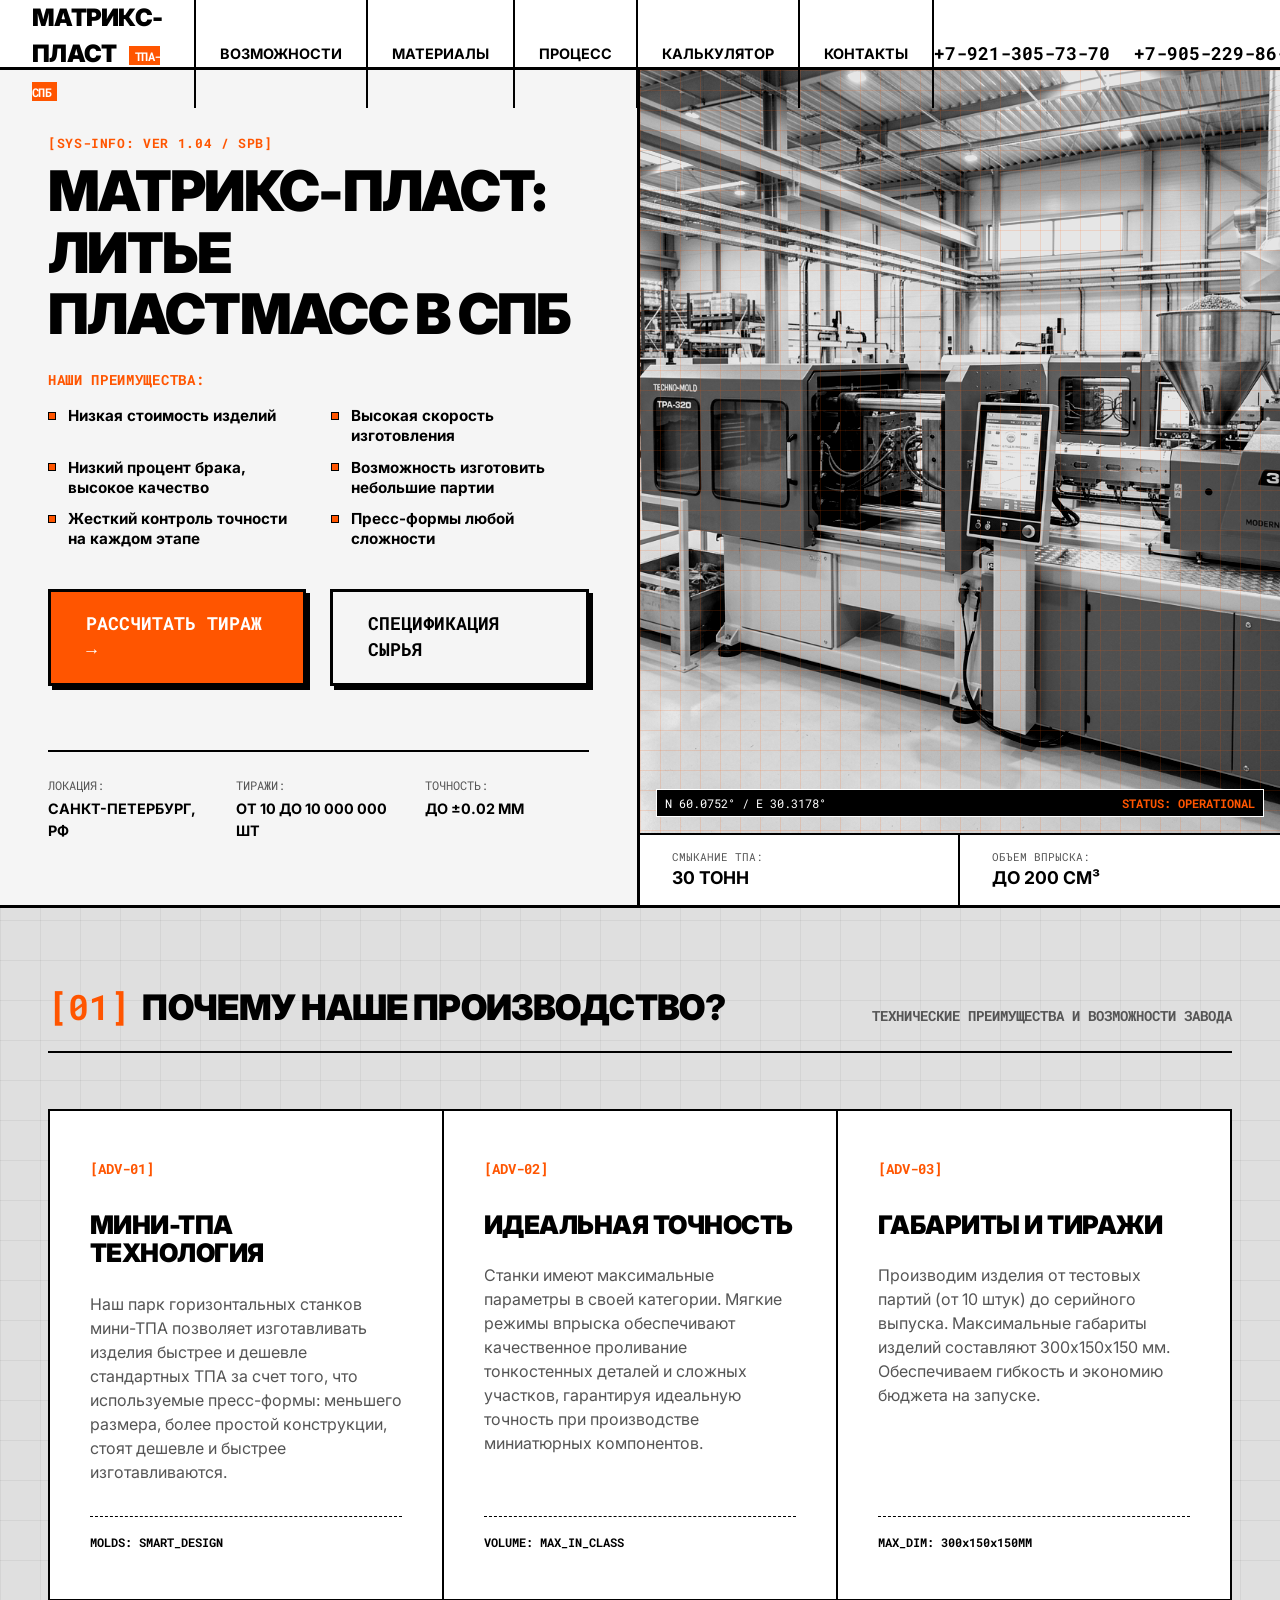
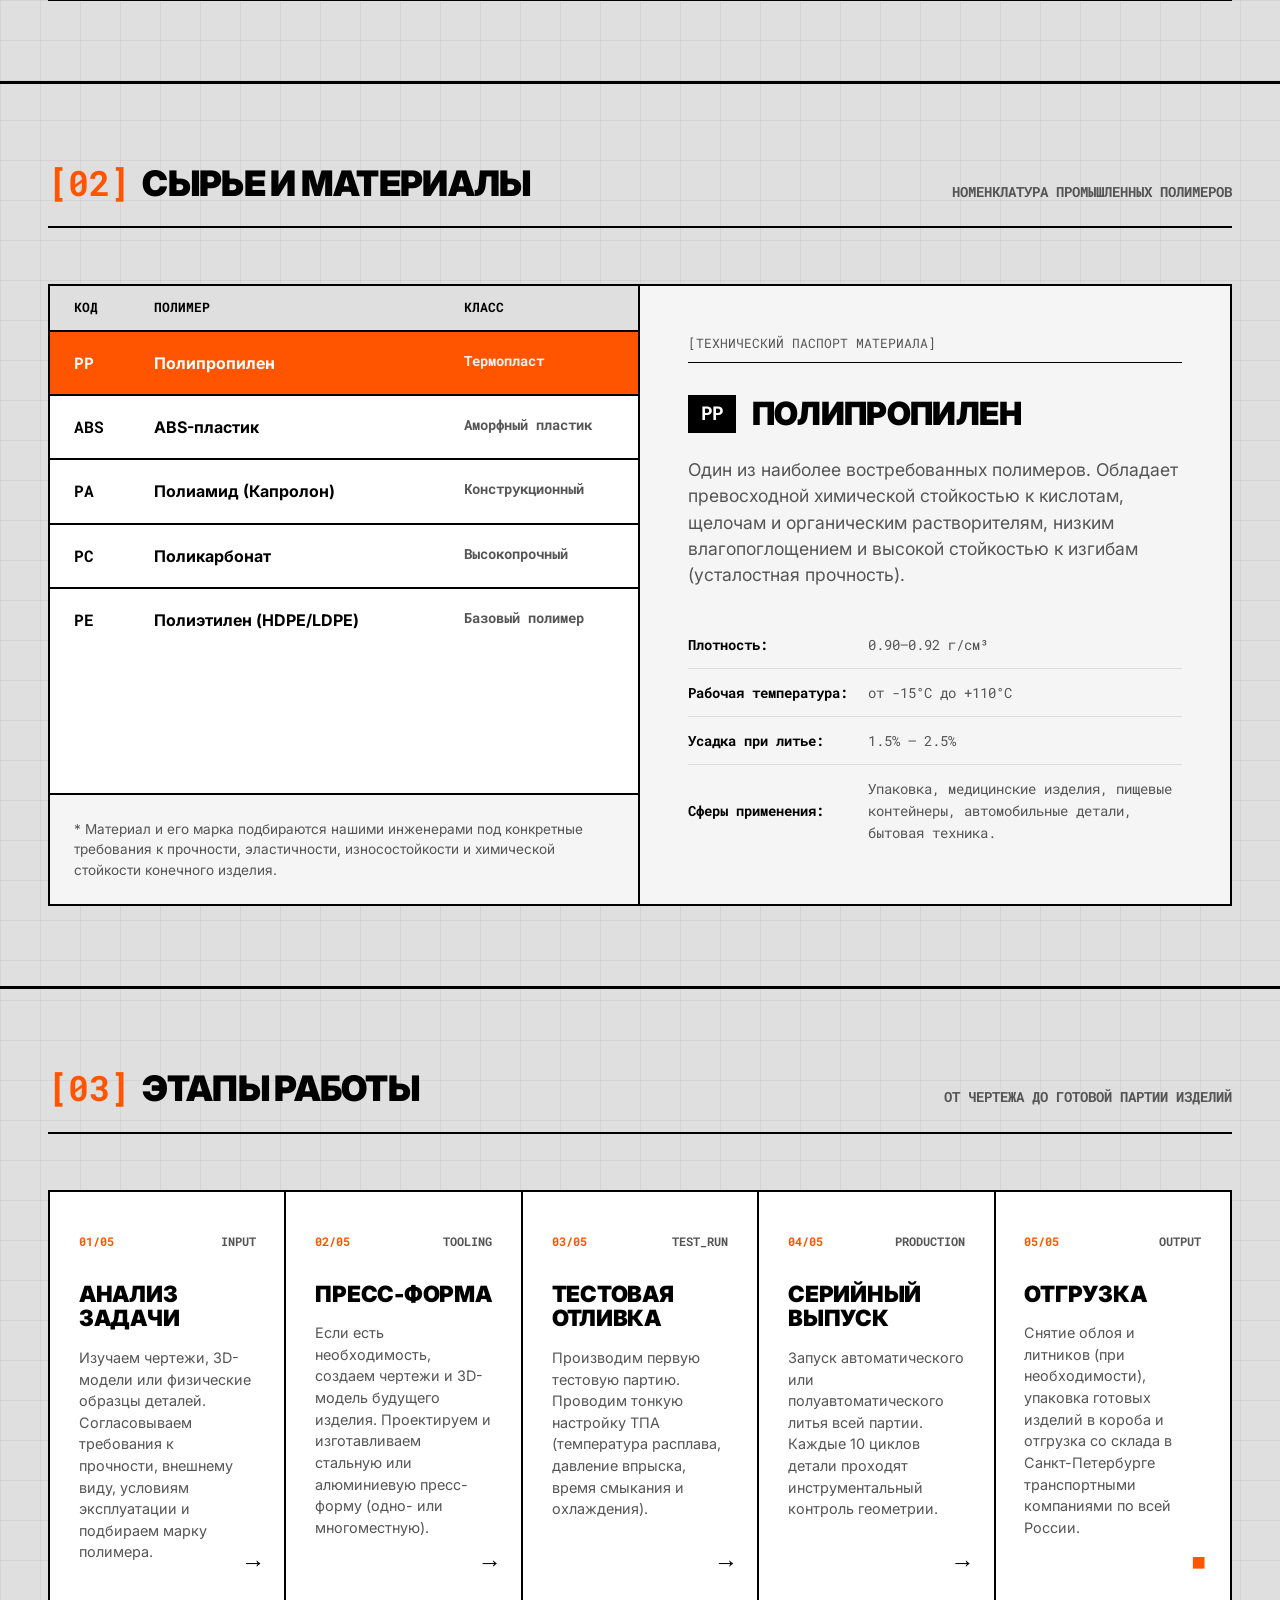
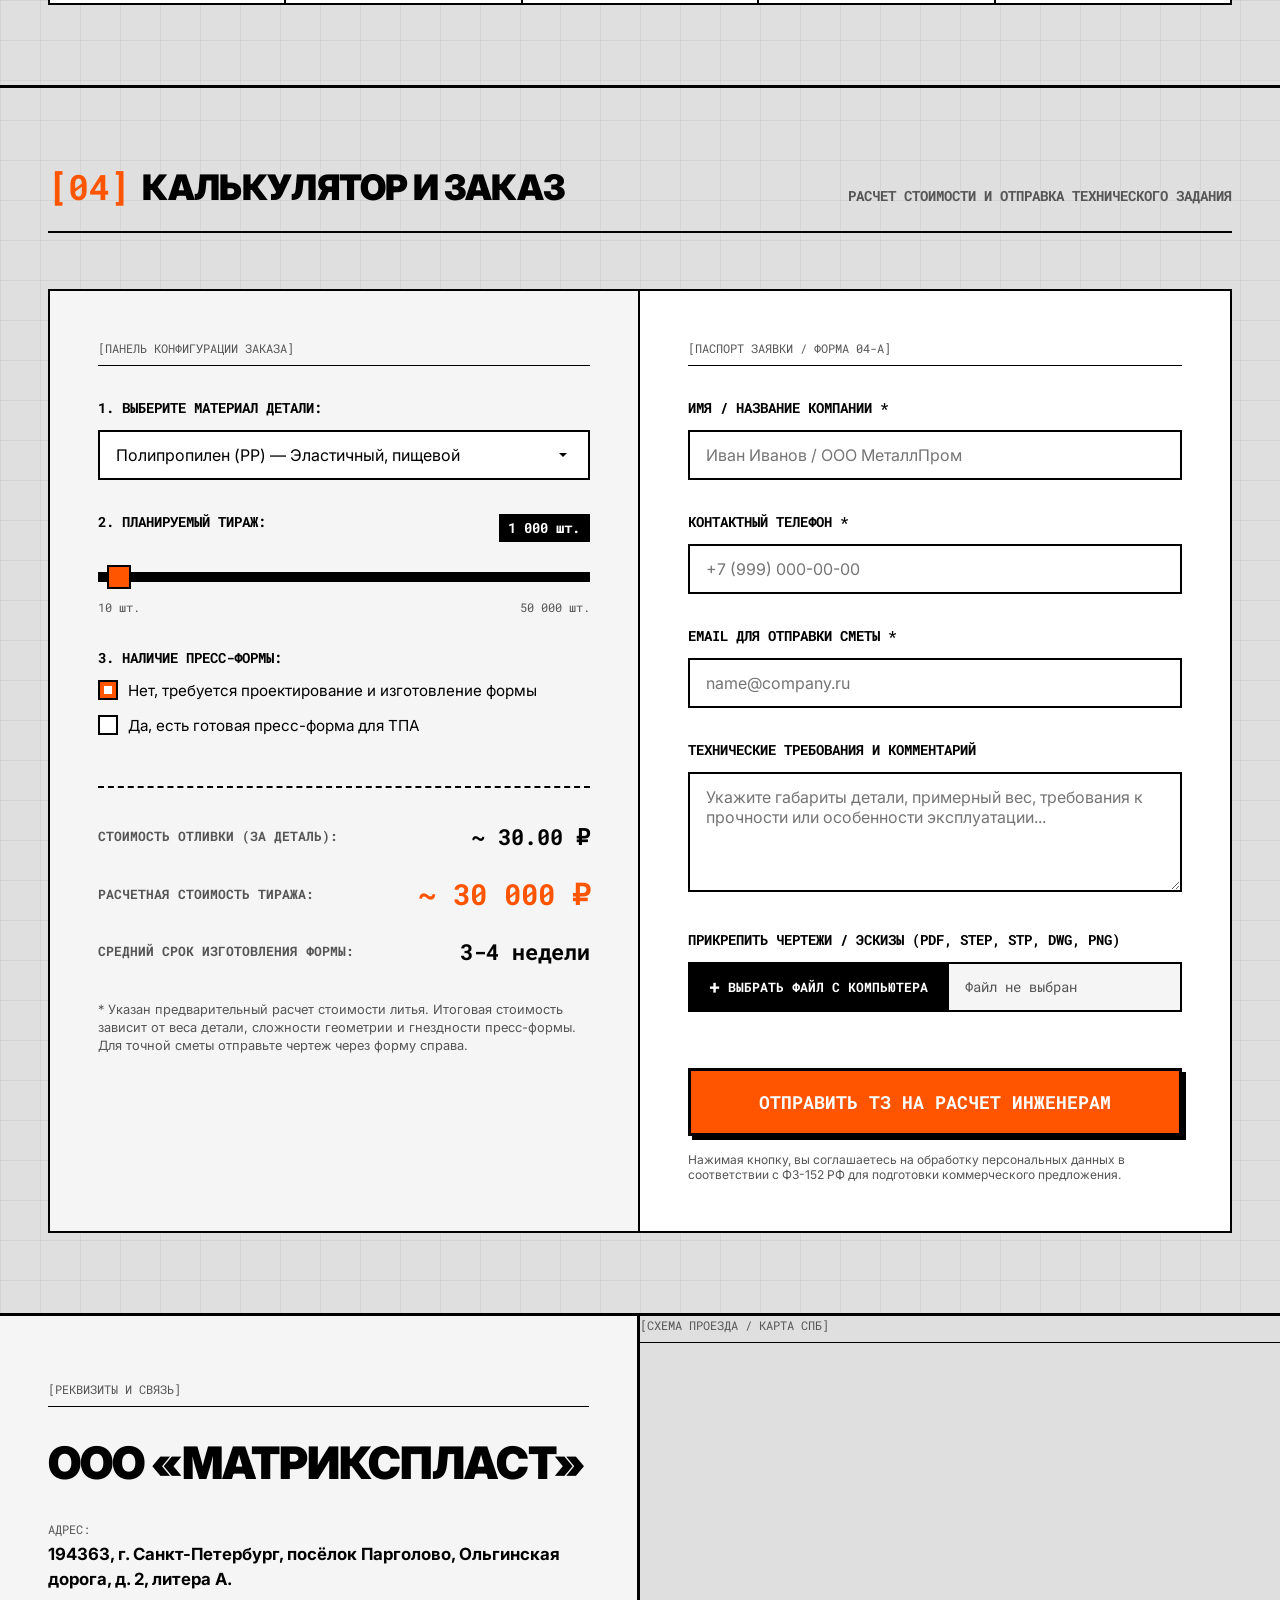
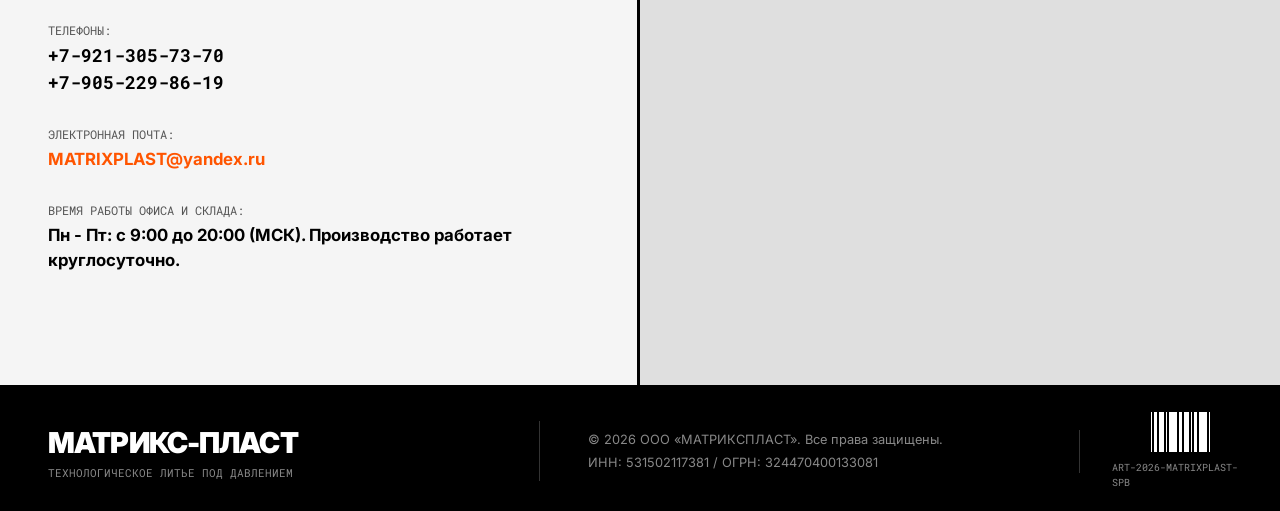
==== commit 9dbedd94: "feat: use YYYYMMDD-hhmmss request ID mask & update INN/OGRN" ====
--- a/index.html
+++ b/index.html
@@ -520,25 +520,25 @@
                     <form id="lead-form" class="cta-form">
                         <div class="form-group">
                             <label class="form-label" for="client-name">ИМЯ / НАЗВАНИЕ КОМПАНИИ *</label>
-                            <input type="text" id="client-name" required placeholder="Иван Иванов / ООО МеталлПром"
+                            <input type="text" id="client-name" name="client-name" required placeholder="Иван Иванов / ООО МеталлПром"
                                 class="form-control text-input">
                         </div>
 
                         <div class="form-group">
                             <label class="form-label" for="client-phone">КОНТАКТНЫЙ ТЕЛЕФОН *</label>
-                            <input type="tel" id="client-phone" required placeholder="+7 (999) 000-00-00"
+                            <input type="tel" id="client-phone" name="client-phone" required placeholder="+7 (999) 000-00-00"
                                 class="form-control text-input">
                         </div>
 
                         <div class="form-group">
                             <label class="form-label" for="client-email">EMAIL ДЛЯ ОТПРАВКИ СМЕТЫ *</label>
-                            <input type="email" id="client-email" required placeholder="name@company.ru"
+                            <input type="email" id="client-email" name="client-email" required placeholder="name@company.ru"
                                 class="form-control text-input">
                         </div>
 
                         <div class="form-group">
                             <label class="form-label" for="client-message">ТЕХНИЧЕСКИЕ ТРЕБОВАНИЯ И КОММЕНТАРИЙ</label>
-                            <textarea id="client-message"
+                            <textarea id="client-message" name="client-message"
                                 placeholder="Укажите габариты детали, примерный вес, требования к прочности или особенности эксплуатации..."
                                 class="form-control text-input textarea-control"></textarea>
                         </div>
@@ -546,13 +546,18 @@
                         <div class="form-group">
                             <label class="form-label">ПРИКРЕПИТЬ ЧЕРТЕЖИ / ЭСКИЗЫ (PDF, STEP, STP, DWG, PNG)</label>
                             <div class="file-upload-wrapper">
-                                <input type="file" id="client-file" class="file-input">
+                                <input type="file" id="client-file" name="client-file" class="file-input">
                                 <div class="file-upload-btn">
                                     <span class="file-upload-icon">+</span>
                                     <span class="file-upload-text">ВЫБРАТЬ ФАЙЛ С КОМПЬЮТЕРА</span>
                                 </div>
                                 <span class="file-name-display" id="file-name-display">Файл не выбран</span>
                             </div>
+                        </div>
+
+                        <!-- Защита от спама Honeypot (абсолютно скрыто для людей) -->
+                        <div style="display:none !important; position:absolute; width:0; height:0; z-index:-1;">
+                            <input type="text" name="client_midname" autocomplete="off" tabindex="-1">
                         </div>
 
                         <button type="submit" class="btn btn-large btn-accent btn-block btn-submit">
@@ -622,7 +627,7 @@
             </div>
             <div class="footer-legal-cell">
                 <span>© 2026 ООО «МАТРИКСПЛАСТ». Все права защищены.</span>
-                <span>ИНН: 7811234567 / ОГРН: 1267800123456</span>
+                <span>ИНН: 531502117381 / ОГРН: 324470400133081</span>
             </div>
             <div class="footer-barcode-cell">
                 <!-- Бруталистический штрих-код из линий разной толщины -->
@@ -773,17 +778,72 @@
             form.addEventListener('submit', (e) => {
                 e.preventDefault();
 
-                // Генерируем ID запроса
-                const randomId = 'MP-' + Math.floor(100000 + Math.random() * 900000);
-                requestIdSpan.textContent = randomId;
-
-                // Показываем модалку
-                modal.classList.add('active');
-
-                // Сбрасываем форму
-                form.reset();
-                fileDisplay.textContent = 'Файл не выбран';
-                recalculate();
+                // Находим кнопку отправки
+                const submitBtn = form.querySelector('.btn-submit');
+                const originalBtnText = submitBtn.textContent;
+                
+                // Блокируем кнопку отправки и меняем текст
+                submitBtn.disabled = true;
+                submitBtn.textContent = 'ОТПРАВКА ЗАЯВКИ...';
+
+                // Собираем FormData
+                const formData = new FormData(form);
+
+                // Добавляем данные расчета из калькулятора
+                const selectedOption = materialSelect.options[materialSelect.selectedIndex];
+                formData.append('calc-material', selectedOption.text);
+                formData.append('calc-qty', qtyInput.value);
+                
+                let hasMoldVal = 'no';
+                for (const radio of moldRadios) {
+                    if (radio.checked) {
+                        hasMoldVal = radio.value;
+                    }
+                }
+                formData.append('has-mold', hasMoldVal);
+                formData.append('price-per-pcs', pricePerPcsVal.textContent);
+                formData.append('price-total', priceTotalVal.textContent);
+
+                // Отправляем запрос через fetch
+                fetch('send.php', {
+                    method: 'POST',
+                    body: formData
+                })
+                .then(response => {
+                    if (!response.ok) {
+                        return response.json().then(err => { 
+                            throw new Error(err.error || 'Ошибка при обработке запроса сервером.'); 
+                        }).catch(() => {
+                            throw new Error('Ошибка сервера (код ' + response.status + ').');
+                        });
+                    }
+                    return response.json();
+                })
+                .then(data => {
+                    if (data.success) {
+                        // Заполняем ID запроса из ответа сервера
+                        requestIdSpan.textContent = data.request_id;
+                        
+                        // Показываем модалку
+                        modal.classList.add('active');
+
+                        // Сбрасываем форму
+                        form.reset();
+                        fileDisplay.textContent = 'Файл не выбран';
+                        recalculate();
+                    } else {
+                        alert('Ошибка отправки: ' + (data.error || 'Неизвестная ошибка'));
+                    }
+                })
+                .catch(error => {
+                    console.error('Ошибка:', error);
+                    alert('Не удалось отправить заявку. Ошибка: ' + error.message);
+                })
+                .finally(() => {
+                    // Разблокируем кнопку
+                    submitBtn.disabled = false;
+                    submitBtn.textContent = originalBtnText;
+                });
             });
 
             function closeModal() {
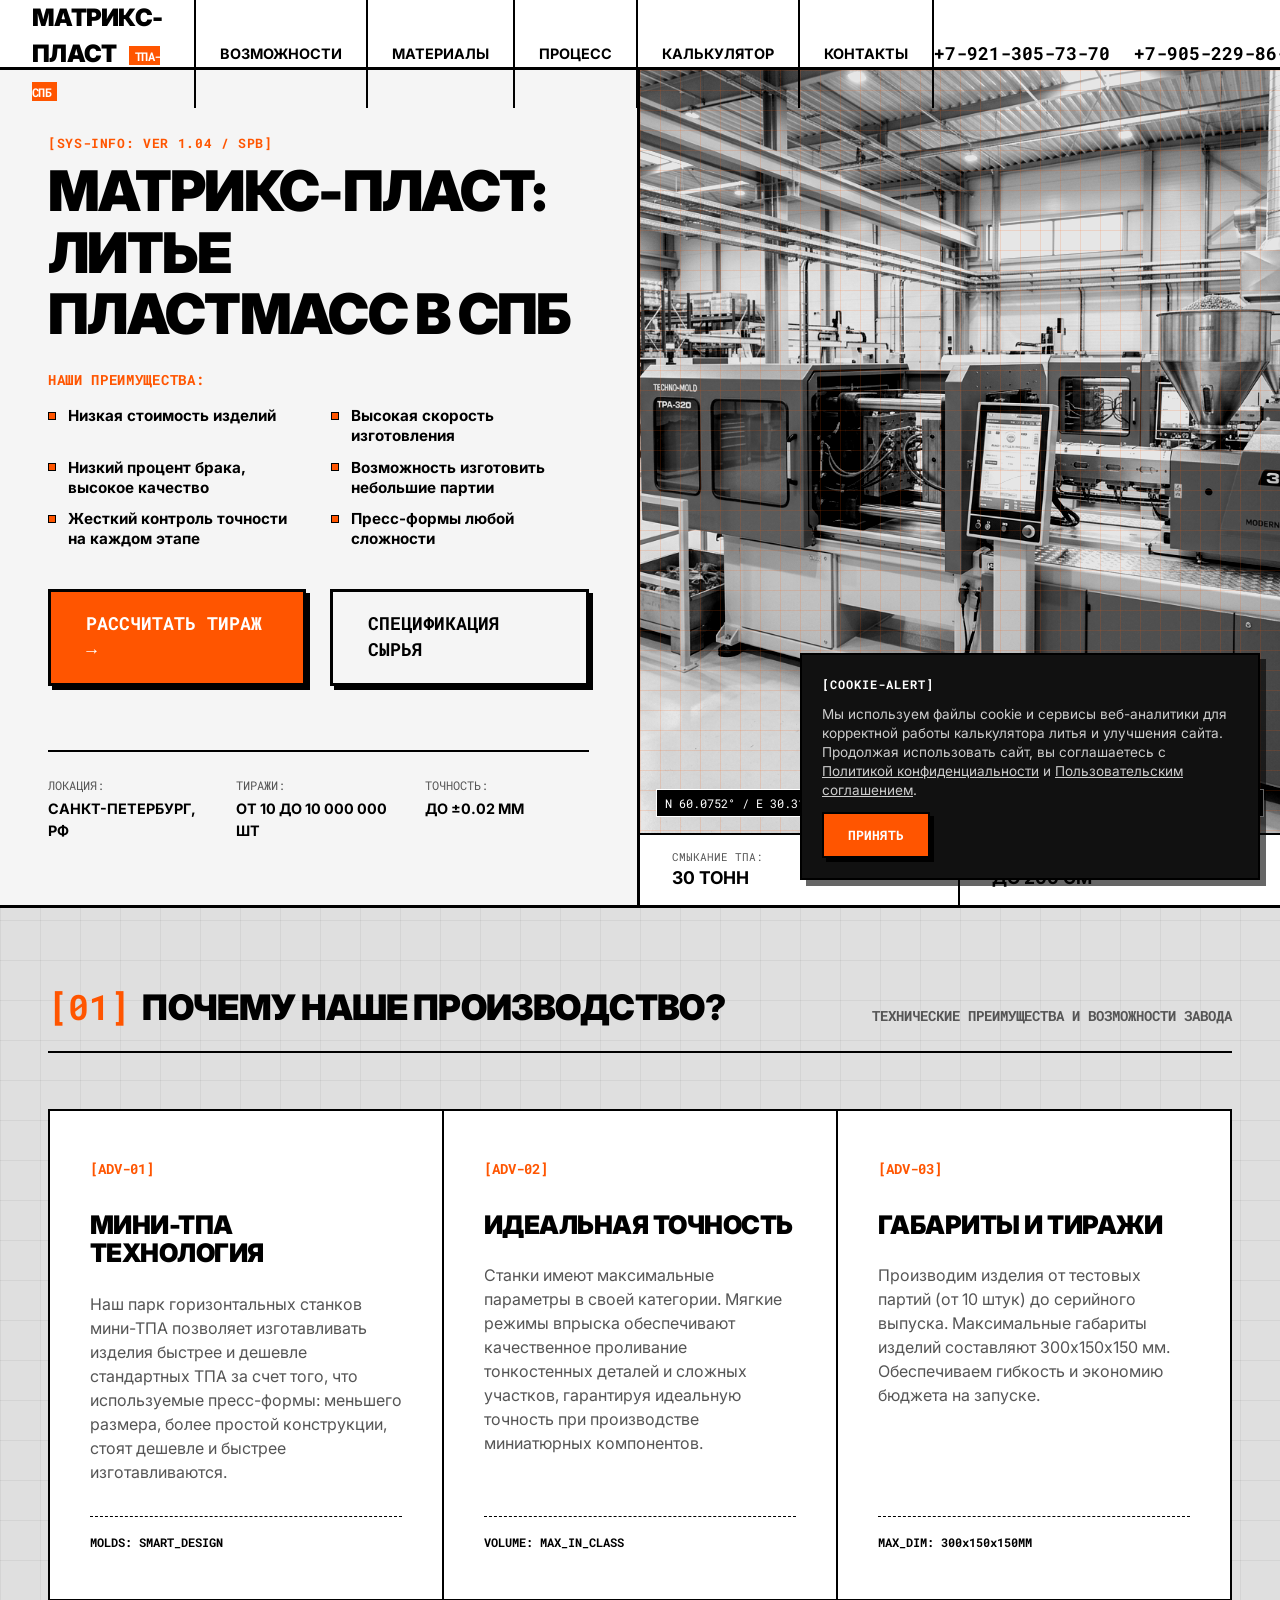
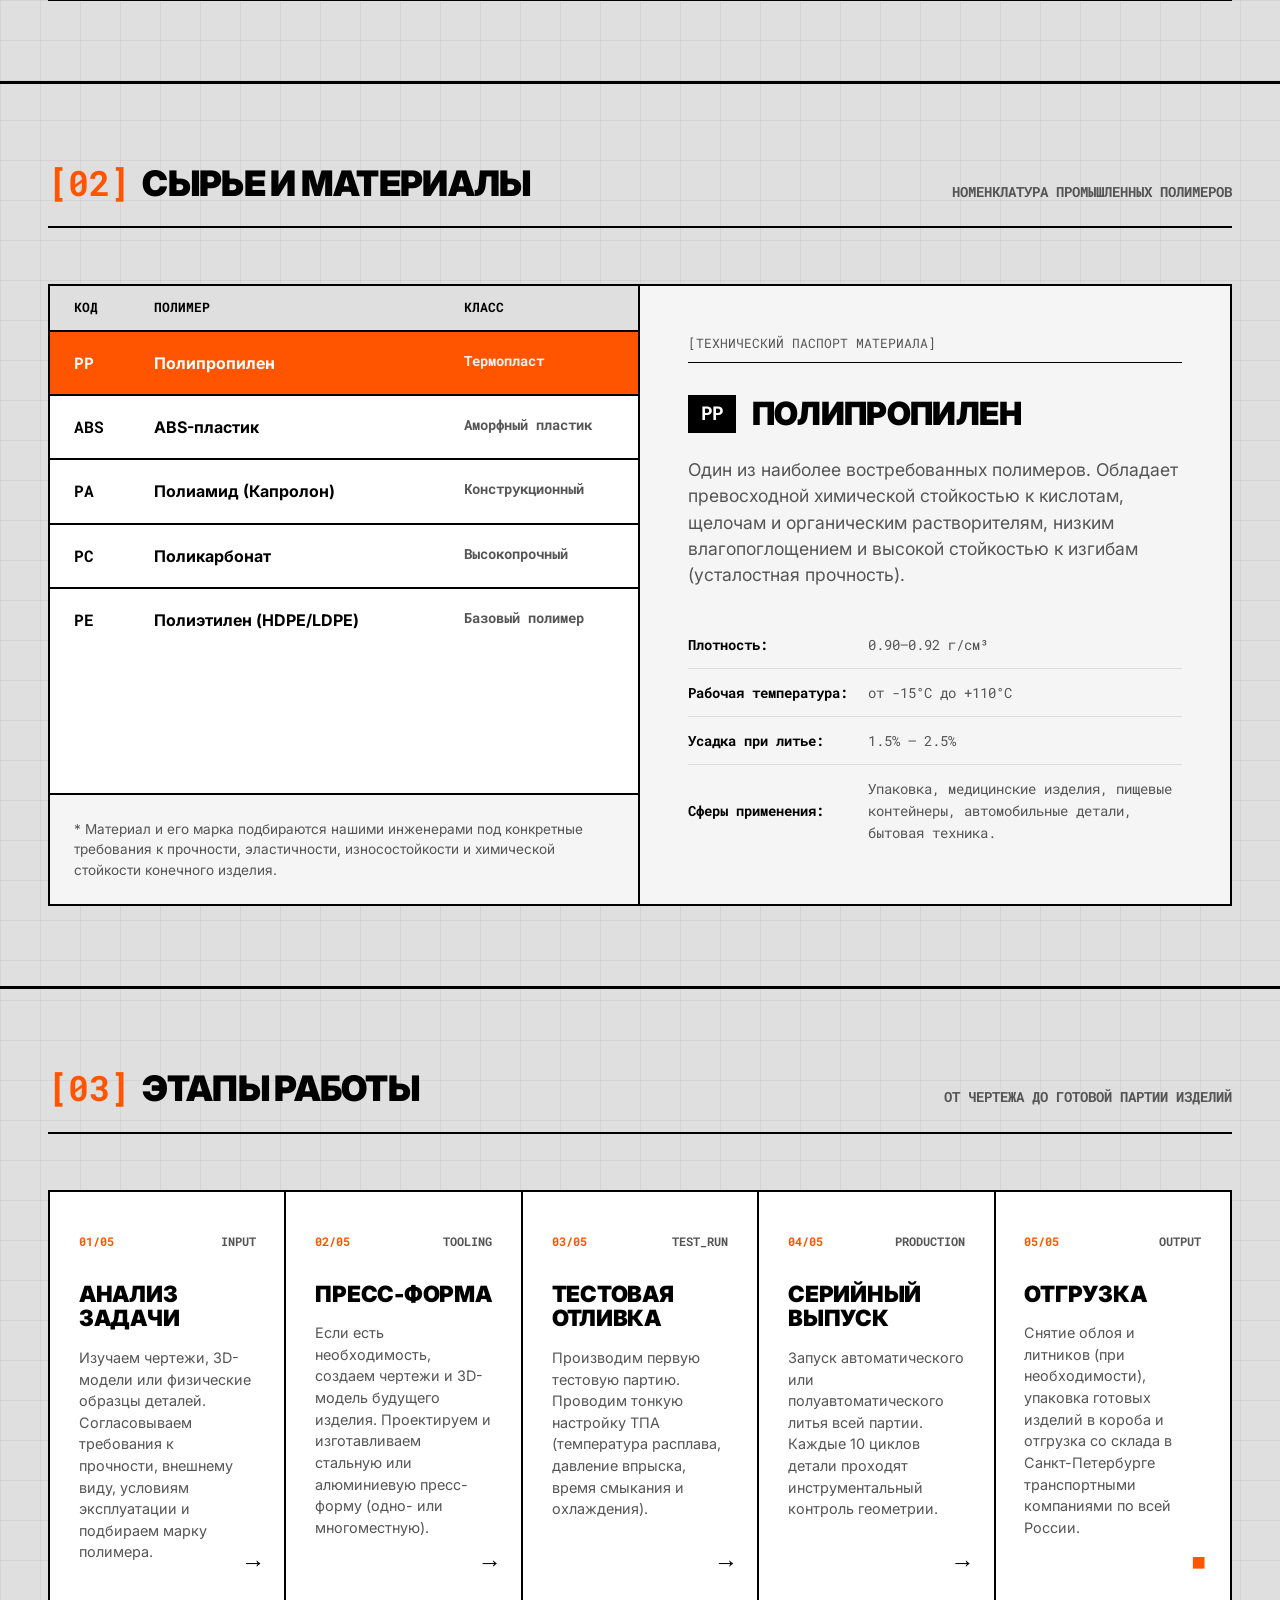
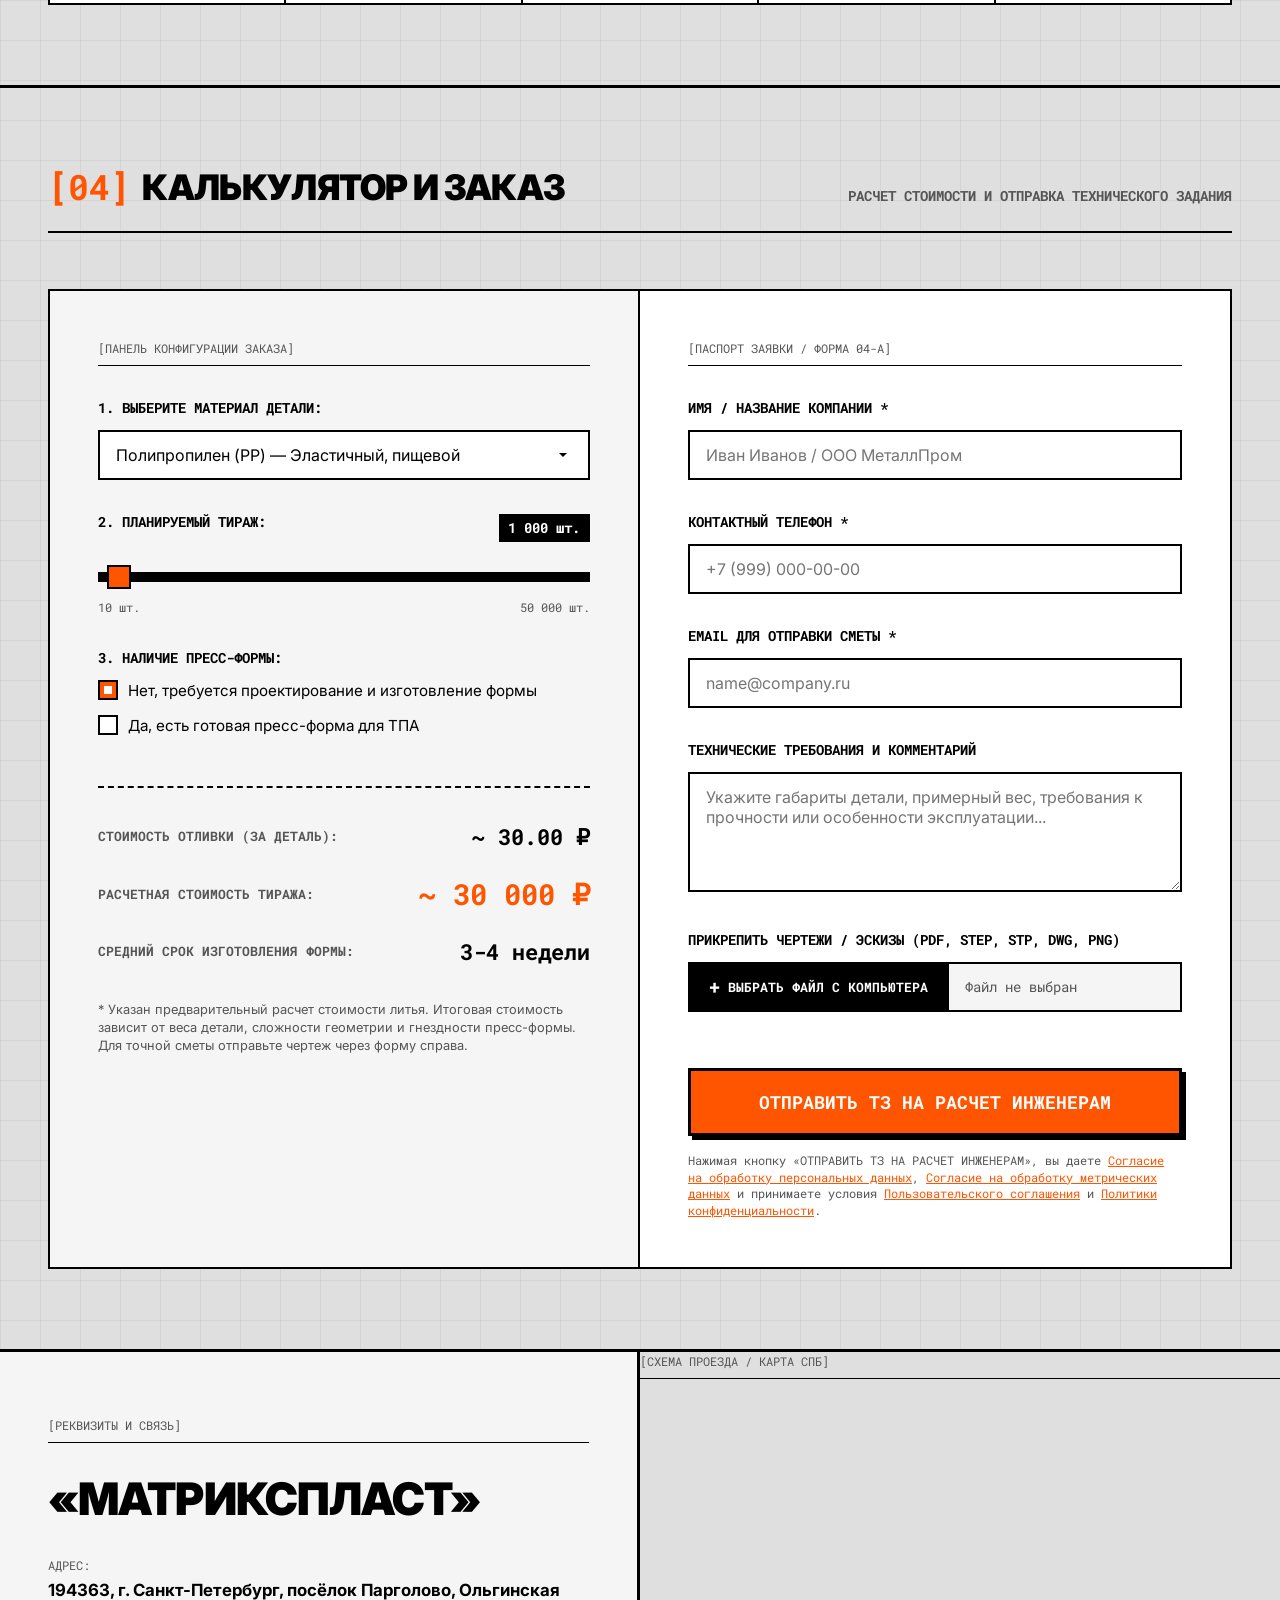
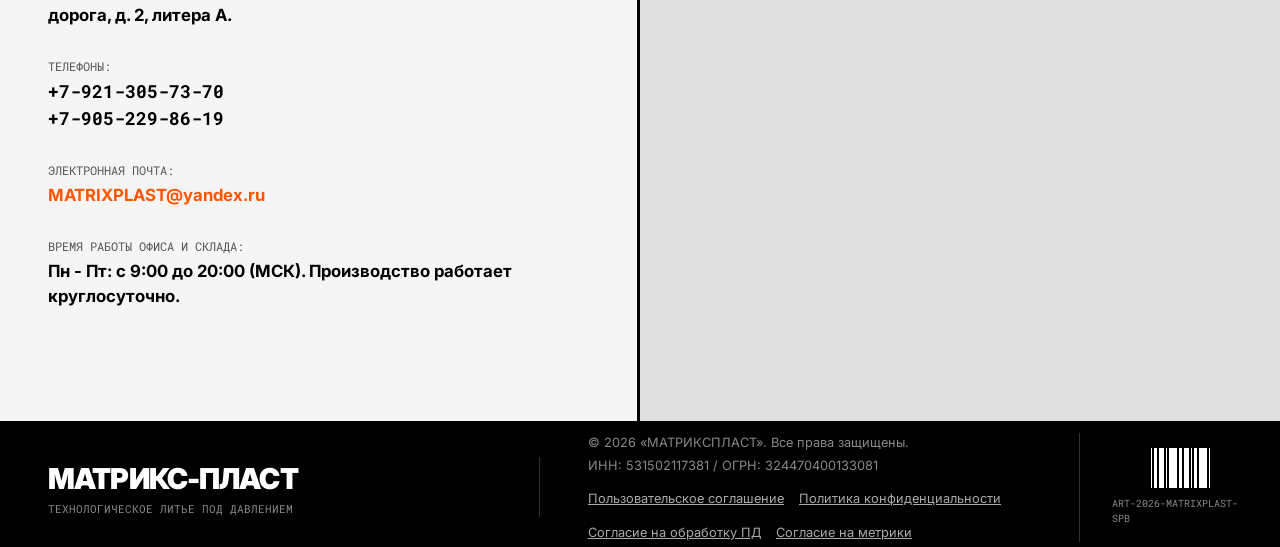
==== commit 5e979dda: "feat: implement full 152-FZ legal documentation suite & cookie banner" ====
--- a/index.html
+++ b/index.html
@@ -564,9 +564,8 @@
                             ОТПРАВИТЬ ТЗ НА РАСЧЕТ ИНЖЕНЕРАМ
                         </button>
 
-                        <div class="form-consent">
-                            Нажимая кнопку, вы соглашаетесь на обработку персональных данных в соответствии с ФЗ-152 РФ
-                            для подготовки коммерческого предложения.
+                        <div class="form-legal-notice">
+                            Нажимая кнопку «ОТПРАВИТЬ ТЗ НА РАСЧЕТ ИНЖЕНЕРАМ», вы даете <a href="pd-consent.html" target="_blank">Согласие на обработку персональных данных</a>, <a href="metrics-consent.html" target="_blank">Согласие на обработку метрических данных</a> и принимаете условия <a href="terms.html" target="_blank">Пользовательского соглашения</a> и <a href="privacy.html" target="_blank">Политики конфиденциальности</a>.
                         </div>
                     </form>
                 </div>
@@ -579,7 +578,7 @@
                 <div class="contacts-info-cell">
                     <div class="cell-label">[РЕКВИЗИТЫ И СВЯЗЬ]</div>
 
-                    <h2 class="contacts-title">ООО «МАТРИКСПЛАСТ»</h2>
+                    <h2 class="contacts-title">«МАТРИКСПЛАСТ»</h2>
 
                     <div class="contacts-list">
                         <div class="contact-item">
@@ -626,8 +625,14 @@
                 <span class="footer-tagline">ТЕХНОЛОГИЧЕСКОЕ ЛИТЬЕ ПОД ДАВЛЕНИЕМ</span>
             </div>
             <div class="footer-legal-cell">
-                <span>© 2026 ООО «МАТРИКСПЛАСТ». Все права защищены.</span>
+                <span>© 2026 «МАТРИКСПЛАСТ». Все права защищены.</span>
                 <span>ИНН: 531502117381 / ОГРН: 324470400133081</span>
+                <div style="margin-top: 10px; font-size: 0.8rem; display: flex; gap: 15px; flex-wrap: wrap;">
+                    <a href="terms.html" style="color: #aaa; text-decoration: underline;">Пользовательское соглашение</a>
+                    <a href="privacy.html" style="color: #aaa; text-decoration: underline;">Политика конфиденциальности</a>
+                    <a href="pd-consent.html" style="color: #aaa; text-decoration: underline;">Согласие на обработку ПД</a>
+                    <a href="metrics-consent.html" style="color: #aaa; text-decoration: underline;">Согласие на метрики</a>
+                </div>
             </div>
             <div class="footer-barcode-cell">
                 <!-- Бруталистический штрих-код из линий разной толщины -->
@@ -857,8 +862,34 @@
                     closeModal();
                 }
             });
+
+            // Управление баннером Cookie
+            const cookieBanner = document.getElementById('cookie-banner');
+            const acceptCookiesBtn = document.getElementById('accept-cookies-btn');
+
+            if (cookieBanner && !localStorage.getItem('matrixplast_cookie_consent')) {
+                cookieBanner.style.display = 'block';
+            }
+
+            if (acceptCookiesBtn) {
+                acceptCookiesBtn.addEventListener('click', function () {
+                    localStorage.setItem('matrixplast_cookie_consent', 'accepted');
+                    if (cookieBanner) cookieBanner.style.display = 'none';
+                });
+            }
         });
     </script>
+
+    <!-- BANNER COOKIES -->
+    <div id="cookie-banner" class="cookie-banner" style="display: none;">
+        <div class="cookie-banner-content">
+            <div class="cookie-tag">[COOKIE-ALERT]</div>
+            <p class="cookie-text">
+                Мы используем файлы cookie и сервисы веб-аналитики для корректной работы калькулятора литья и улучшения сайта. Продолжая использовать сайт, вы соглашаетесь с <a href="privacy.html" target="_blank">Политикой конфиденциальности</a> и <a href="terms.html" target="_blank">Пользовательским соглашением</a>.
+            </p>
+            <button id="accept-cookies-btn" class="btn btn-accent btn-small" style="align-self: flex-start; cursor: pointer;">ПРИНЯТЬ</button>
+        </div>
+    </div>
 </body>
 
 </html>
--- a/style.css
+++ b/style.css
@@ -1547,3 +1547,64 @@
         font-size: 1.5rem;
     }
 }
+
+/* 14. COOKIE BANNER & FORM LEGAL NOTICE */
+.form-legal-notice {
+    font-family: var(--font-mono);
+    font-size: 0.75rem;
+    color: var(--text-secondary);
+    margin-top: 1rem;
+    line-height: 1.4;
+}
+
+.form-legal-notice a {
+    color: var(--accent-orange);
+    text-decoration: underline;
+}
+
+.cookie-banner {
+    position: fixed;
+    bottom: 20px;
+    right: 20px;
+    max-width: 460px;
+    width: calc(100% - 40px);
+    background-color: #111111;
+    color: #ffffff;
+    border: 2px solid var(--border-color);
+    box-shadow: 6px 6px 0px rgba(0, 0, 0, 0.6);
+    z-index: 9999;
+    padding: 20px;
+    animation: slideUp 0.3s ease-out;
+}
+
+.cookie-banner-content {
+    display: flex;
+    flex-direction: column;
+    gap: 12px;
+}
+
+.cookie-tag {
+    font-family: var(--font-mono);
+    font-size: 0.75rem;
+    font-weight: 700;
+    color: var(--accent-yellow);
+    letter-spacing: 1px;
+}
+
+.cookie-text {
+    font-size: 0.85rem;
+    line-height: 1.4;
+    color: #cccccc;
+    margin: 0;
+}
+
+.cookie-text a {
+    color: var(--accent-yellow);
+    text-decoration: underline;
+}
+
+@keyframes slideUp {
+    from { transform: translateY(100px); opacity: 0; }
+    to { transform: translateY(0); opacity: 1; }
+}
+
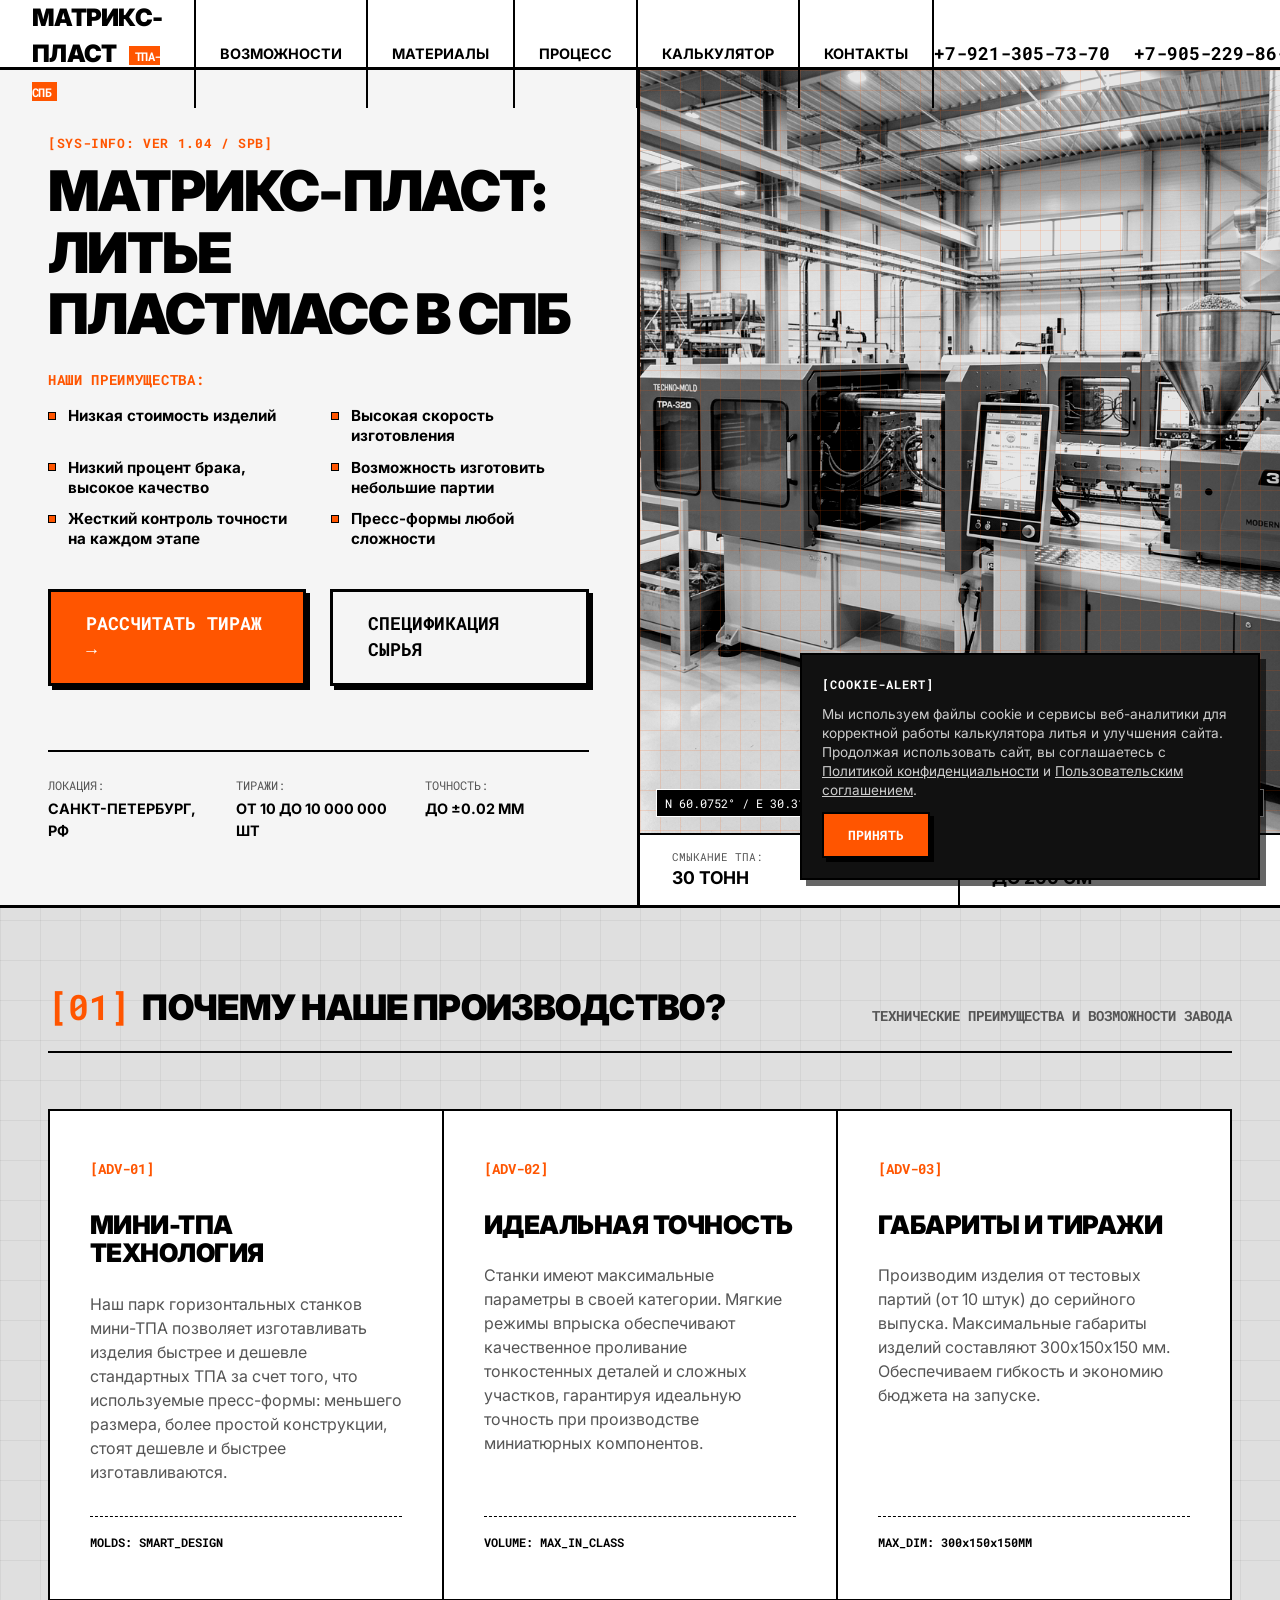
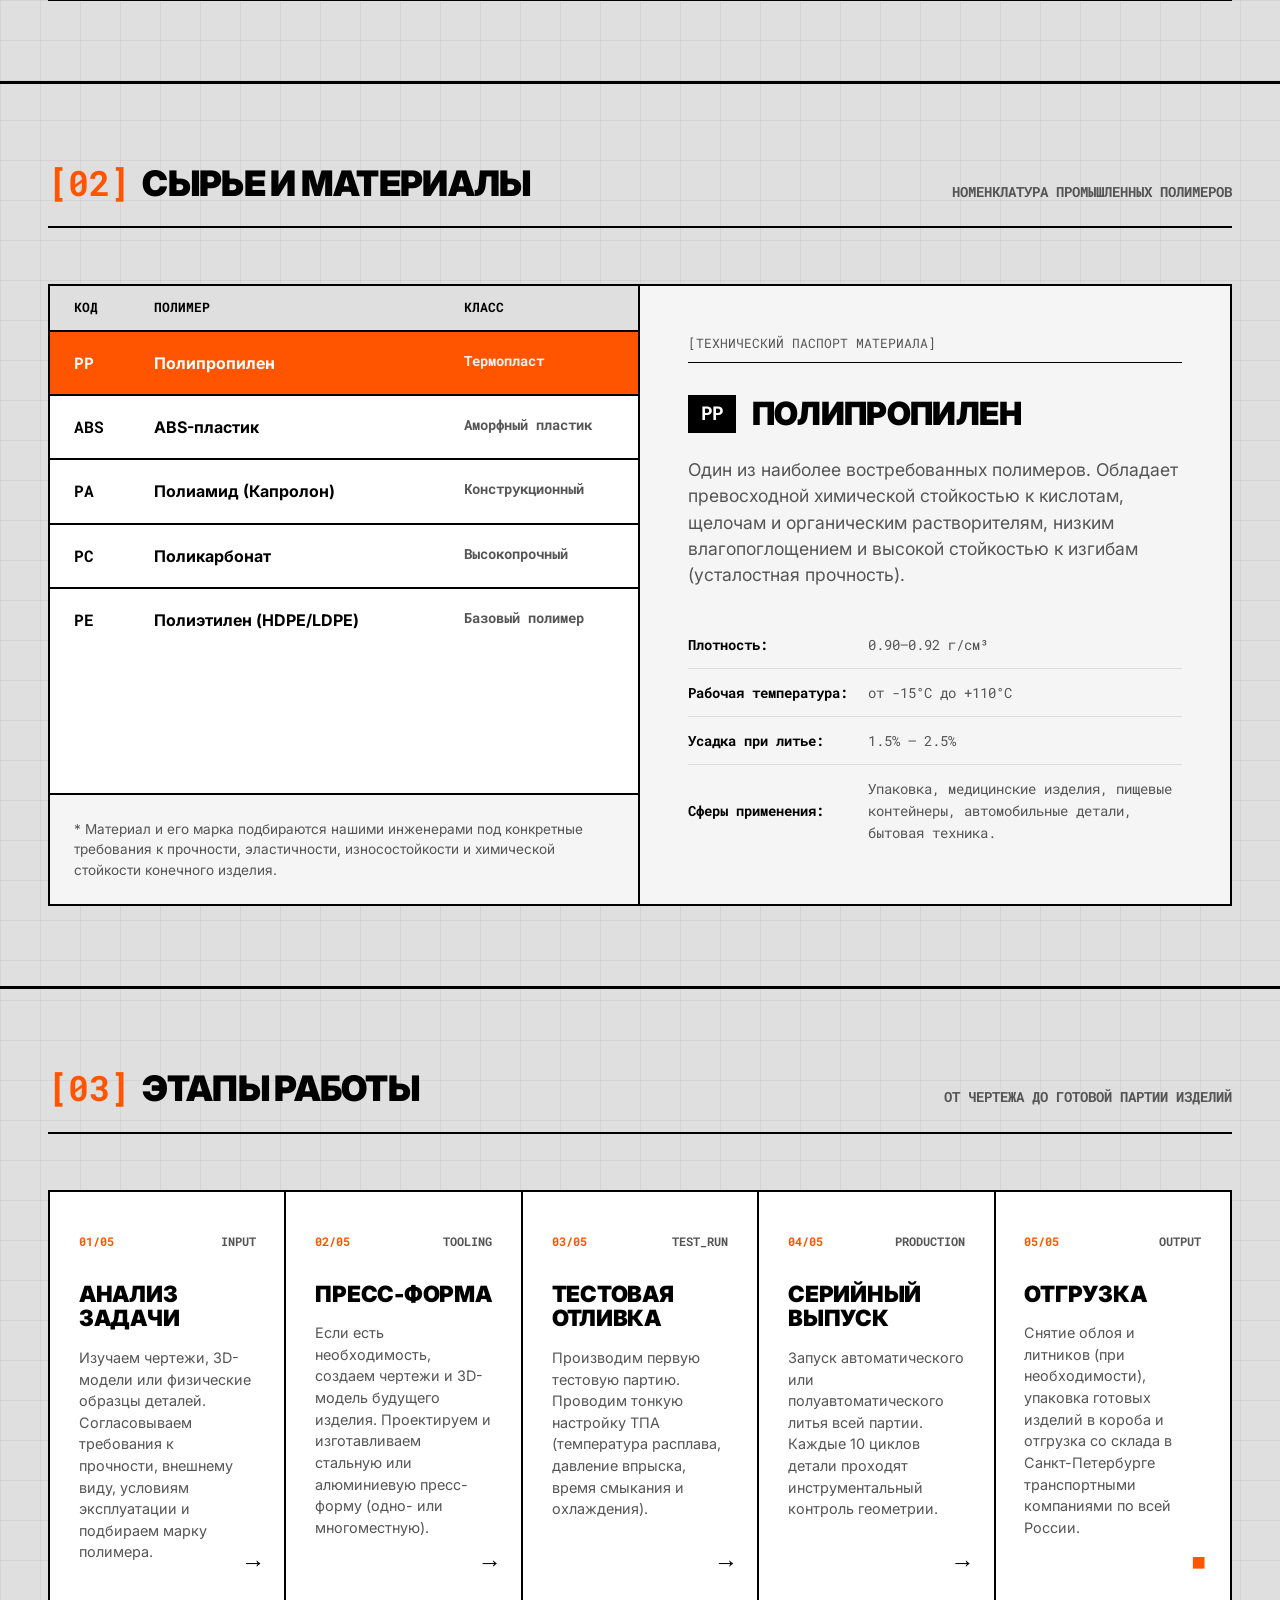
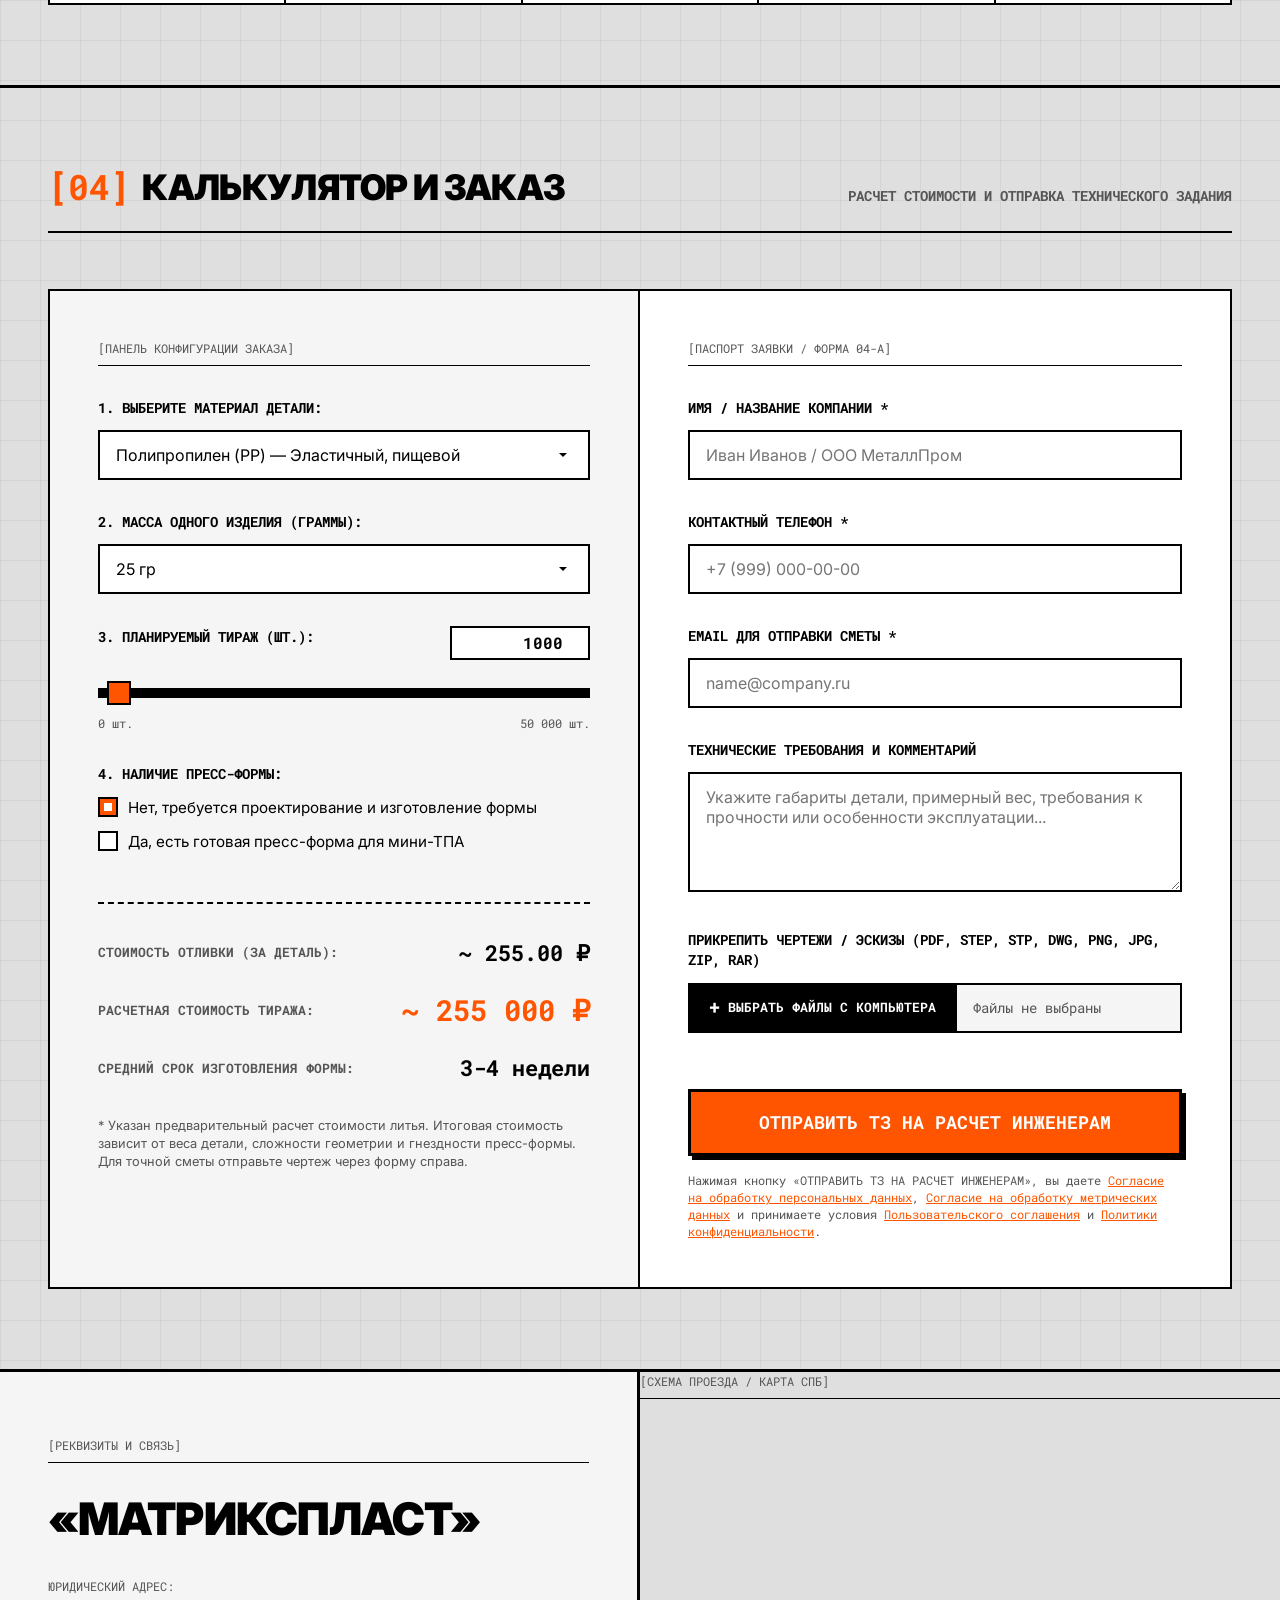
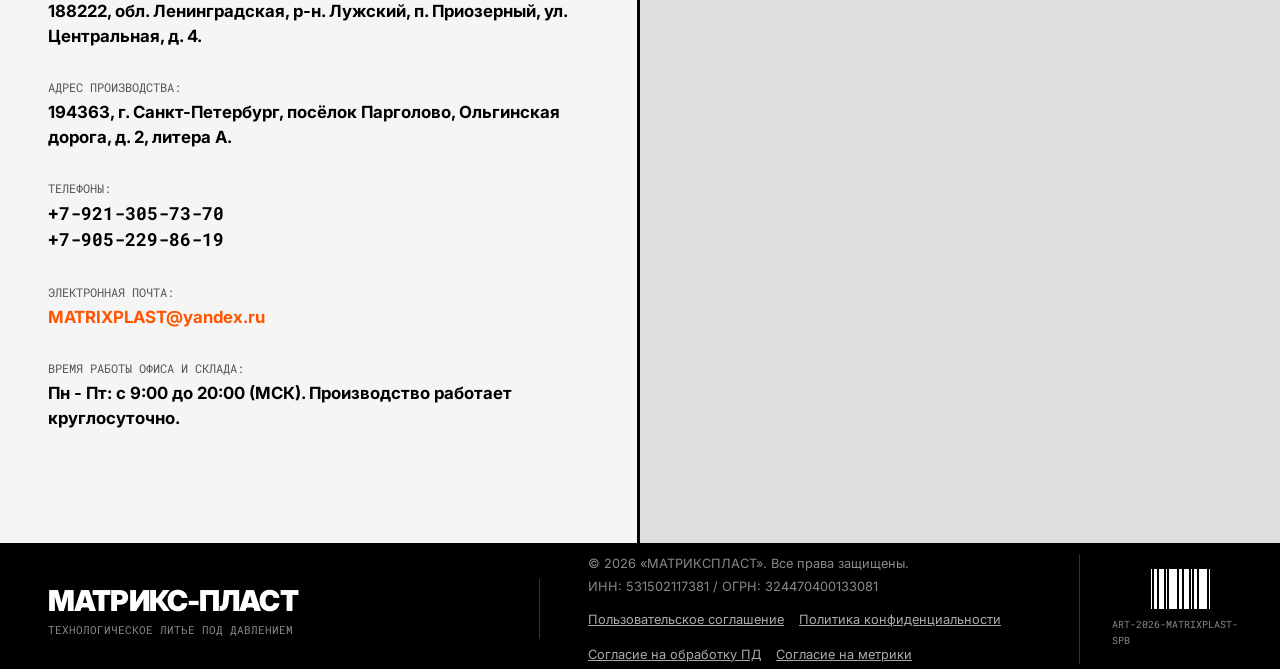
==== commit 303509ae: "Доработки 2026-07-21" ====
--- a/index.html
+++ b/index.html
@@ -20,6 +20,20 @@
 
     <!-- Stylesheet -->
     <link rel="stylesheet" href="style.css">
+
+    <!-- Yandex.Metrika counter -->
+    <script type="text/javascript">
+        (function(m,e,t,r,i,k,a){
+            m[i]=m[i]||function(){(m[i].a=m[i].a||[]).push(arguments)};
+            m[i].l=1*new Date();
+            for (var j = 0; j < document.scripts.length; j++) {if (document.scripts[j].src === r) { return; }}
+            k=e.createElement(t),a=e.getElementsByTagName(t)[0],k.async=1,k.src=r,a.parentNode.insertBefore(k,a)
+        })(window, document,'script','https://mc.yandex.ru/metrika/tag.js?id=110910224', 'ym');
+
+        ym(110910224, 'init', {ssr:true, clickmap:true, ecommerce:"dataLayer", referrer: document.referrer, url: location.href, accurateTrackBounce:true, trackLinks:true});
+    </script>
+    <noscript><div><img src="https://mc.yandex.ru/watch/110910224" style="position:absolute; left:-9999px;" alt="" /></div></noscript>
+    <!-- /Yandex.Metrika counter -->
 </head>
 
 <body>
@@ -464,20 +478,35 @@
                     </div>
 
                     <div class="form-group">
+                        <label class="form-label" for="calc-weight">2. МАССА ОДНОГО ИЗДЕЛИЯ (ГРАММЫ):</label>
+                        <select id="calc-weight" class="form-control">
+                            <option value="0">0 гр</option>
+                            <option value="25" selected>25 гр</option>
+                            <option value="50">50 гр</option>
+                            <option value="75">75 гр</option>
+                            <option value="100">100 гр</option>
+                            <option value="125">125 гр</option>
+                            <option value="150">150 гр</option>
+                            <option value="175">175 гр</option>
+                            <option value="200">200 гр</option>
+                        </select>
+                    </div>
+
+                    <div class="form-group">
                         <div class="slider-label-row">
-                            <label class="form-label">2. ПЛАНИРУЕМЫЙ ТИРАЖ:</label>
-                            <span class="slider-value" id="qty-display">1 000 шт.</span>
-                        </div>
-                        <input type="range" id="calc-qty" min="10" max="50000" step="10" value="1000"
+                            <label class="form-label" for="calc-qty-input">3. ПЛАНИРУЕМЫЙ ТИРАЖ (ШТ.):</label>
+                            <input type="number" id="calc-qty-input" min="0" max="100000" step="1" value="1000" class="form-control" style="width: 140px; text-align: right; font-family: var(--font-mono); font-weight: 700; padding: 0.3rem 0.6rem;">
+                        </div>
+                        <input type="range" id="calc-qty" min="0" max="50000" step="10" value="1000"
                             class="slider-control">
                         <div class="slider-bounds">
-                            <span>10 шт.</span>
+                            <span>0 шт.</span>
                             <span>50 000 шт.</span>
                         </div>
                     </div>
 
                     <div class="form-group">
-                        <label class="form-label">3. НАЛИЧИЕ ПРЕСС-ФОРМЫ:</label>
+                        <label class="form-label">4. НАЛИЧИЕ ПРЕСС-ФОРМЫ:</label>
                         <div class="radio-group">
                             <label class="radio-container">
                                 <input type="radio" name="mold" value="no" checked>
@@ -487,7 +516,7 @@
                             <label class="radio-container">
                                 <input type="radio" name="mold" value="yes">
                                 <span class="radio-custom"></span>
-                                Да, есть готовая пресс-форма для ТПА
+                                Да, есть готовая пресс-форма для мини-ТПА
                             </label>
                         </div>
                     </div>
@@ -544,14 +573,14 @@
                         </div>
 
                         <div class="form-group">
-                            <label class="form-label">ПРИКРЕПИТЬ ЧЕРТЕЖИ / ЭСКИЗЫ (PDF, STEP, STP, DWG, PNG)</label>
+                            <label class="form-label">ПРИКРЕПИТЬ ЧЕРТЕЖИ / ЭСКИЗЫ (PDF, STEP, STP, DWG, PNG, JPG, ZIP, RAR)</label>
                             <div class="file-upload-wrapper">
-                                <input type="file" id="client-file" name="client-file" class="file-input">
+                                <input type="file" id="client-file" name="client-files[]" class="file-input" multiple>
                                 <div class="file-upload-btn">
                                     <span class="file-upload-icon">+</span>
-                                    <span class="file-upload-text">ВЫБРАТЬ ФАЙЛ С КОМПЬЮТЕРА</span>
+                                    <span class="file-upload-text">ВЫБРАТЬ ФАЙЛЫ С КОМПЬЮТЕРА</span>
                                 </div>
-                                <span class="file-name-display" id="file-name-display">Файл не выбран</span>
+                                <span class="file-name-display" id="file-name-display">Файлы не выбраны</span>
                             </div>
                         </div>
 
@@ -582,7 +611,11 @@
 
                     <div class="contacts-list">
                         <div class="contact-item">
-                            <span class="c-label">АДРЕС:</span>
+                            <span class="c-label">ЮРИДИЧЕСКИЙ АДРЕС:</span>
+                            <span class="c-val">188222, обл. Ленинградская, р-н. Лужский, п. Приозерный, ул. Центральная, д. 4.</span>
+                        </div>
+                        <div class="contact-item">
+                            <span class="c-label">АДРЕС ПРОИЗВОДСТВА:</span>
                             <span class="c-val">194363, г. Санкт-Петербург, посёлок Парголово, Ольгинская дорога, д. 2, литера А.</span>
                         </div>
                         <div class="contact-item">
@@ -694,8 +727,9 @@
 
             // Калькулятор
             const materialSelect = document.getElementById('calc-material');
+            const weightSelect = document.getElementById('calc-weight');
             const qtyInput = document.getElementById('calc-qty');
-            const qtyDisplay = document.getElementById('qty-display');
+            const qtyNumberInput = document.getElementById('calc-qty-input');
             const moldRadios = document.getElementsByName('mold');
 
             const pricePerPcsVal = document.getElementById('price-per-pcs');
@@ -707,12 +741,28 @@
                 return new Intl.NumberFormat('ru-RU', { style: 'currency', currency: 'RUB', maximumFractionDigits: 2 }).format(val);
             }
 
-            function recalculate() {
-                const qty = parseInt(qtyInput.value, 10);
-                qtyDisplay.textContent = new Intl.NumberFormat('ru-RU').format(qty) + ' шт.';
-
-                const selectedOption = materialSelect.options[materialSelect.selectedIndex];
-                const materialFactor = parseFloat(selectedOption.getAttribute('data-factor'));
+            function recalculate(source) {
+                let qty = 0;
+                if (source === 'range') {
+                    qty = parseInt(qtyInput.value, 10) || 0;
+                    qtyNumberInput.value = qty;
+                } else if (source === 'number') {
+                    qty = parseInt(qtyNumberInput.value, 10);
+                    if (isNaN(qty) || qty < 0) {
+                        qty = 0;
+                    }
+                    if (qty <= 50000) {
+                        qtyInput.value = qty;
+                    }
+                } else {
+                    qty = parseInt(qtyNumberInput.value, 10);
+                    if (isNaN(qty) || qty < 0) {
+                        qty = 0;
+                        qtyNumberInput.value = 0;
+                    }
+                }
+
+                const weightGrams = parseInt(weightSelect.value, 10) || 0;
 
                 let hasMold = false;
                 for (const radio of moldRadios) {
@@ -721,28 +771,14 @@
                     }
                 }
 
-                // Логика расчета стоимости:
-                // Чем больше тираж, тем меньше цена за штуку (эффект масштаба)
-                // Базовая цена детали из PP (самый дешевый) при тираже 1000 шт = 25 рублей
-                // Базовая стоимость ТПА подготовки формы: если формы нет, мы пишем, что требуется форма (ее стоимость рассчитывается отдельно).
-                // Но сама цена литья снижается.
-                let basePrice = 45;
-                if (qty < 100) {
-                    basePrice = 180;
-                } else if (qty < 500) {
-                    basePrice = 75;
-                } else if (qty < 2000) {
-                    basePrice = 30;
-                } else if (qty < 10000) {
-                    basePrice = 18;
-                } else {
-                    basePrice = 10;
-                }
-
-                let pricePerPcs = basePrice * materialFactor;
-
-                // Если пресс-формы нет, добавляется амортизационная наценка или просто комментарий. 
-                // Оставим стоимость литья, а в интерфейсе скроем или покажем инфо о пресс-форме
+                // Формула расчета:
+                // Стоимость формы: 180 000 руб (если нет формы) или 0 руб (если есть форма)
+                // Стоимость ТИРАЖА = Стоимость формы + (Количество * Масса * 3 руб/г)
+                // Стоимость за деталь = Стоимость ТИРАЖА / Количество (если quantity > 0)
+                const moldCost = hasMold ? 0 : 180000;
+                const total = moldCost + (qty * weightGrams * 3);
+                const pricePerPcs = qty > 0 ? (total / qty) : 0;
+
                 if (!hasMold) {
                     moldRow.style.display = 'flex';
                     moldLeadtime.textContent = '3-4 недели';
@@ -750,26 +786,29 @@
                     moldRow.style.display = 'none';
                 }
 
-                const total = pricePerPcs * qty;
-
                 pricePerPcsVal.textContent = '~ ' + pricePerPcs.toFixed(2) + ' ₽';
                 priceTotalVal.textContent = '~ ' + new Intl.NumberFormat('ru-RU').format(Math.round(total)) + ' ₽';
             }
 
-            materialSelect.addEventListener('change', recalculate);
-            qtyInput.addEventListener('input', recalculate);
-            moldRadios.forEach(radio => radio.addEventListener('change', recalculate));
-
-            recalculate(); // Инициализация
+            materialSelect.addEventListener('change', () => recalculate('material'));
+            weightSelect.addEventListener('change', () => recalculate('weight'));
+            qtyInput.addEventListener('input', () => recalculate('range'));
+            qtyNumberInput.addEventListener('input', () => recalculate('number'));
+            moldRadios.forEach(radio => radio.addEventListener('change', () => recalculate('mold')));
+
+            recalculate('init'); // Инициализация
 
             // Выгрузка имени файла
             const fileInput = document.getElementById('client-file');
             const fileDisplay = document.getElementById('file-name-display');
             fileInput.addEventListener('change', (e) => {
-                if (e.target.files.length > 0) {
+                if (e.target.files.length === 1) {
                     fileDisplay.textContent = e.target.files[0].name;
+                } else if (e.target.files.length > 1) {
+                    const names = Array.from(e.target.files).map(f => f.name).join(', ');
+                    fileDisplay.textContent = `Выбрано файлов: ${e.target.files.length} (${names})`;
                 } else {
-                    fileDisplay.textContent = 'Файл не выбран';
+                    fileDisplay.textContent = 'Файлы не выбраны';
                 }
             });
 
@@ -797,7 +836,8 @@
                 // Добавляем данные расчета из калькулятора
                 const selectedOption = materialSelect.options[materialSelect.selectedIndex];
                 formData.append('calc-material', selectedOption.text);
-                formData.append('calc-qty', qtyInput.value);
+                formData.append('calc-weight', weightSelect.value + ' гр');
+                formData.append('calc-qty', qtyNumberInput.value);
                 
                 let hasMoldVal = 'no';
                 for (const radio of moldRadios) {
@@ -834,8 +874,8 @@
 
                         // Сбрасываем форму
                         form.reset();
-                        fileDisplay.textContent = 'Файл не выбран';
-                        recalculate();
+                        fileDisplay.textContent = 'Файлы не выбраны';
+                        recalculate('init');
                     } else {
                         alert('Ошибка отправки: ' + (data.error || 'Неизвестная ошибка'));
                     }
--- a/style.css
+++ b/style.css
@@ -1608,3 +1608,125 @@
     to { transform: translateY(0); opacity: 1; }
 }
 
+/* 15. LEGAL PAGES STYLING (ПОЛЬЗОВАТЕЛЬСКИЕ СОГЛАШЕНИЯ И ПОЛИТИКИ) */
+.legal-page {
+    padding: 140px 0 60px;
+    max-width: 960px;
+    margin: 0 auto;
+}
+
+.legal-card {
+    background-color: var(--bg-white);
+    border: 3px solid #000000;
+    padding: 45px;
+    box-shadow: 8px 8px 0px 0px #000000;
+    margin-bottom: 40px;
+    color: #000000;
+}
+
+.legal-title {
+    font-size: clamp(1.8rem, 4vw, 2.5rem);
+    font-weight: 900;
+    text-transform: uppercase;
+    letter-spacing: -1px;
+    margin-bottom: 20px;
+    color: #000000;
+    line-height: 1.15;
+}
+
+.legal-meta {
+    font-family: var(--font-mono);
+    font-size: 0.85rem;
+    font-weight: 700;
+    background-color: #000000;
+    color: #ffffff;
+    padding: 10px 16px;
+    margin-bottom: 30px;
+    display: inline-block;
+}
+
+.legal-content h2 {
+    font-size: 1.25rem;
+    font-weight: 900;
+    text-transform: uppercase;
+    margin: 35px 0 15px;
+    color: #000000;
+    display: flex;
+    align-items: center;
+    gap: 10px;
+    border-bottom: 2px solid #000000;
+    padding-bottom: 6px;
+}
+
+.legal-content h2::before {
+    content: '//';
+    color: var(--accent-orange);
+    font-family: var(--font-mono);
+}
+
+.legal-content p, 
+.legal-content li {
+    font-size: 1rem;
+    line-height: 1.65;
+    color: #111111;
+    margin-bottom: 15px;
+}
+
+.legal-content ul {
+    padding-left: 24px;
+    margin-bottom: 20px;
+}
+
+.legal-content li {
+    margin-bottom: 8px;
+}
+
+.legal-content a {
+    color: var(--accent-orange);
+    font-weight: 700;
+    text-decoration: underline;
+}
+
+.legal-box {
+    background-color: var(--bg-light);
+    border: 2px solid #000000;
+    box-shadow: 4px 4px 0px 0px #000000;
+    padding: 24px;
+    margin: 25px 0;
+    font-family: var(--font-mono);
+    font-size: 0.9rem;
+    font-weight: 700;
+    color: #000000;
+    line-height: 1.6;
+}
+
+.back-link {
+    display: inline-flex;
+    align-items: center;
+    gap: 10px;
+    margin-bottom: 25px;
+    font-family: var(--font-mono);
+    font-size: 0.9rem;
+    font-weight: 700;
+    color: #ffffff;
+    text-decoration: none;
+    text-transform: uppercase;
+    border: 2px solid #000000;
+    padding: 12px 20px;
+    background: #000000;
+    box-shadow: 4px 4px 0px 0px var(--accent-orange);
+    transition: all 0.15s ease;
+}
+
+.back-link:hover {
+    background: var(--accent-orange);
+    color: #ffffff;
+    border-color: #000000;
+}
+
+@media (max-width: 768px) {
+    .legal-page { padding: 110px 15px 40px; }
+    .legal-card { padding: 25px 20px; }
+}
+
+
